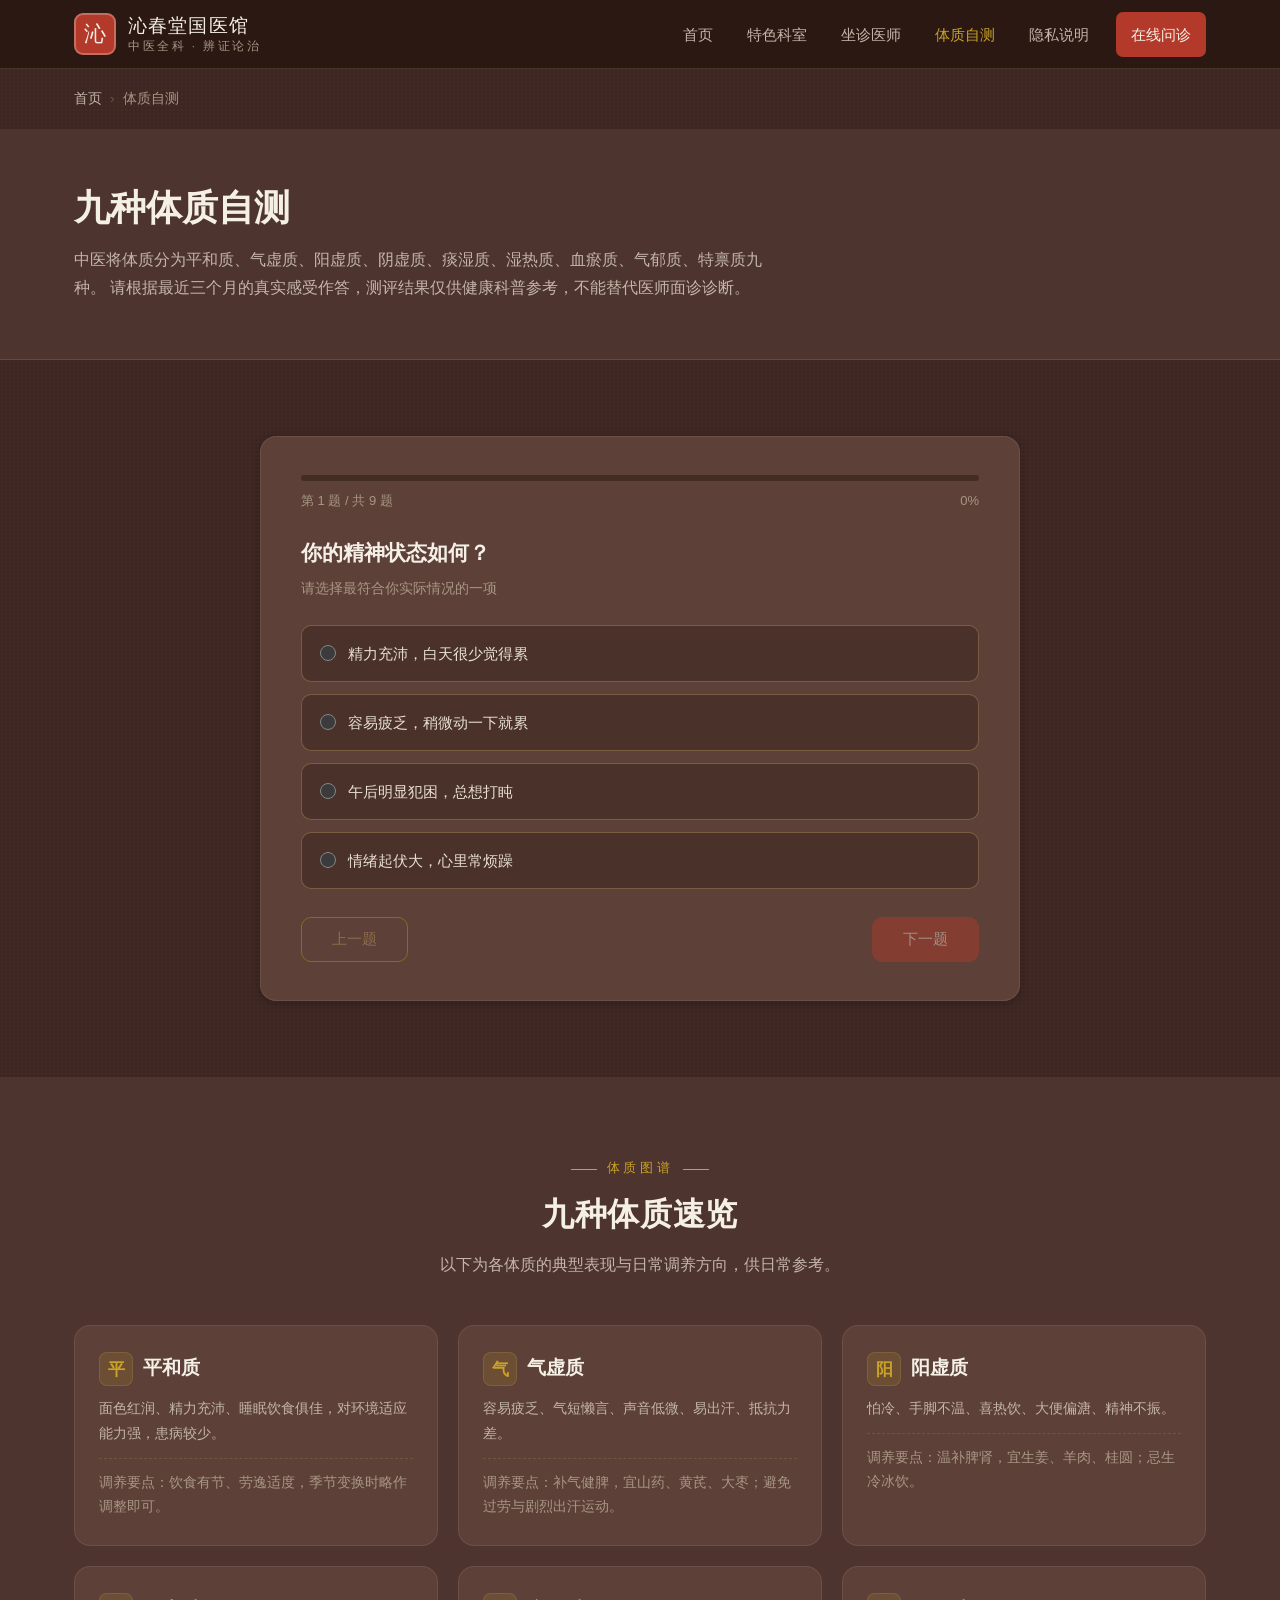
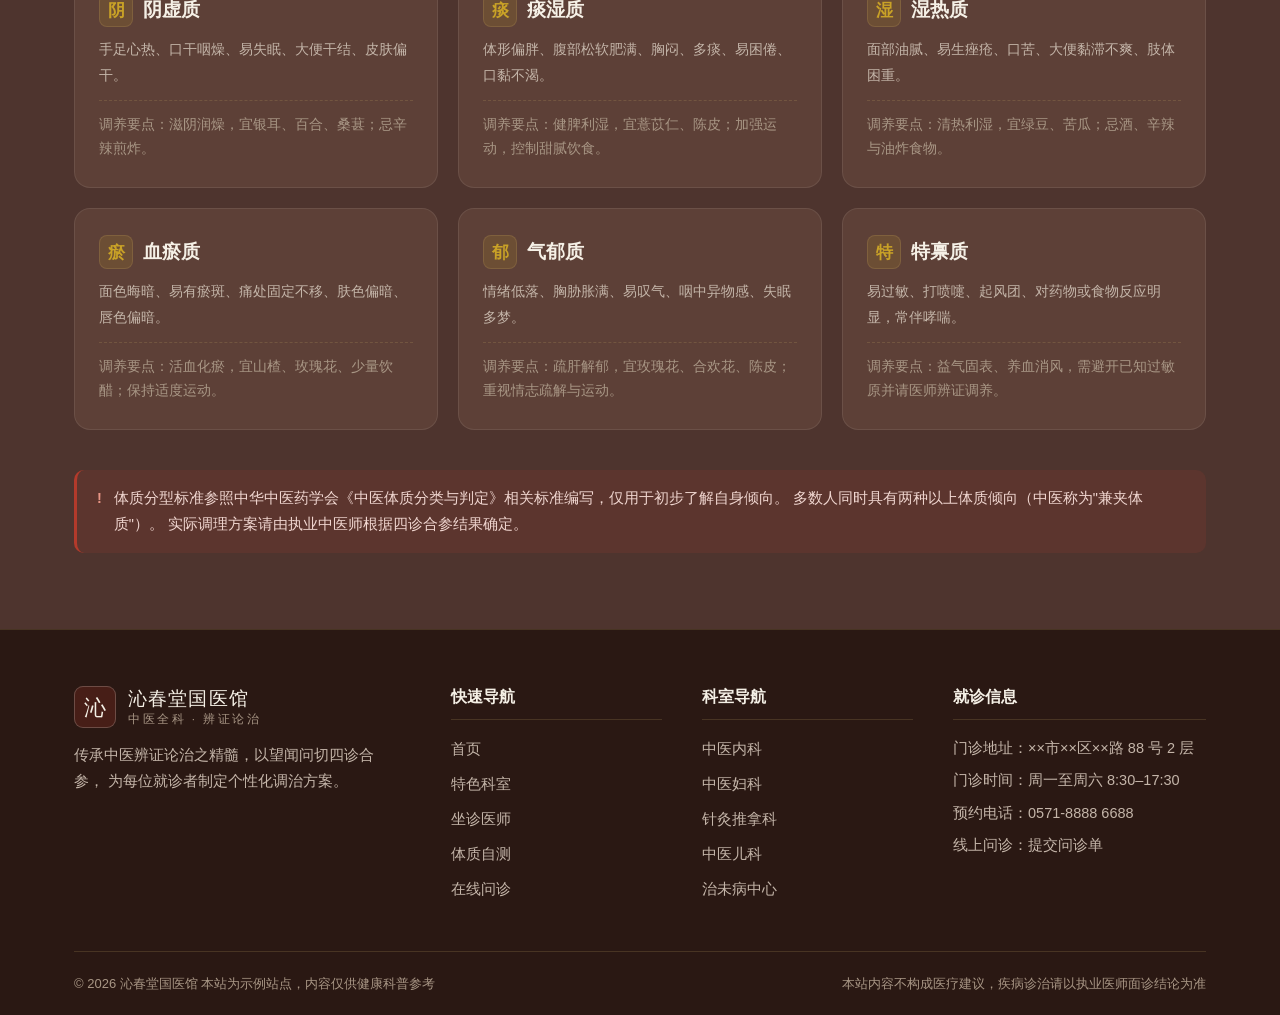
==== constitution.html @ b3de149f "feat: 沁春堂国医馆官网初始版本 深棕胡桃木主题，含首页、特色科室、坐诊医师、九种体质自测、 在线问诊表单、隐私政策六个页面，纯静态实现。" ====
<!DOCTYPE html>
<html lang="zh-CN">
<head>
    <meta charset="UTF-8">
    <meta name="viewport" content="width=device-width, initial-scale=1.0">
    <meta name="description" content="沁春堂国医馆九种体质自测：平和质、气虚质、阳虚质、阴虚质、痰湿质、湿热质、血瘀质、气郁质、特禀质。">
    <title>体质自测 | 沁春堂国医馆</title>
    <link rel="stylesheet" href="assets/css/style.css">
</head>
<body>

<header class="site-header">
    <div class="container site-header__inner">
        <a class="brand" href="index.html">
            <span class="brand__mark">沁</span>
            <span>
                <span class="brand__name">沁春堂国医馆</span>
                <span class="brand__sub">中医全科 · 辨证论治</span>
            </span>
        </a>
        <button class="nav-toggle" type="button" aria-label="展开导航菜单" aria-expanded="false">
            <span></span><span></span><span></span>
        </button>
        <nav class="site-nav" id="site-nav">
            <a href="index.html">首页</a>
            <a href="services.html">特色科室</a>
            <a href="doctors.html">坐诊医师</a>
            <a href="constitution.html">体质自测</a>
            <a href="privacy.html">隐私说明</a>
            <a href="consult.html" class="nav-cta">在线问诊</a>
        </nav>
    </div>
</header>

<div class="container">
    <nav class="breadcrumb">
        <a href="index.html">首页</a><span>体质自测</span>
    </nav>
</div>

<section class="page-hero">
    <div class="container">
        <h1 class="page-hero__title">九种体质自测</h1>
        <p class="page-hero__desc">
            中医将体质分为平和质、气虚质、阳虚质、阴虚质、痰湿质、湿热质、血瘀质、气郁质、特禀质九种。
            请根据最近三个月的真实感受作答，测评结果仅供健康科普参考，不能替代医师面诊诊断。
        </p>
    </div>
</section>

<!-- ===== 测评区 ===== -->
<section class="section">
    <div class="container">
        <div class="quiz-wrap" id="quiz-wrap">

            <!-- 答题阶段 -->
            <div id="quiz-stage">
                <div class="quiz-progress">
                    <div class="quiz-progress__bar">
                        <div class="quiz-progress__fill" id="progress-fill"></div>
                    </div>
                    <div class="quiz-progress__text">
                        <span id="progress-label">第 1 题 / 共 9 题</span>
                        <span id="progress-percent">0%</span>
                    </div>
                </div>

                <h2 class="quiz-question__title" id="question-title"></h2>
                <p class="quiz-question__hint" id="question-hint">请选择最符合你实际情况的一项</p>

                <div class="quiz-options" id="quiz-options"></div>

                <div class="quiz-actions">
                    <button type="button" class="btn btn--ghost" id="prev-btn">上一题</button>
                    <button type="button" class="btn btn--primary" id="next-btn" disabled>下一题</button>
                </div>
            </div>

            <!-- 结果阶段 -->
            <div class="quiz-result" id="quiz-result" style="display:none;">
                <div class="quiz-result__constitution" id="result-name"></div>
                <p class="quiz-result__tagline" id="result-tagline"></p>
                <div class="quiz-result__body" id="result-body"></div>
                <div style="display:flex;gap:12px;justify-content:center;flex-wrap:wrap;">
                    <button type="button" class="btn btn--ghost" id="restart-btn">重新测评</button>
                    <a href="consult.html" class="btn btn--primary">带着结果去问诊</a>
                </div>
            </div>

        </div>
    </div>
</section>

<!-- ===== 九种体质一览 ===== -->
<section class="section section--wood-deep">
    <div class="container">
        <div class="section-head">
            <span class="section-head__eyebrow">体质图谱</span>
            <h2 class="section-head__title">九种体质速览</h2>
            <p class="section-head__desc">以下为各体质的典型表现与日常调养方向，供日常参考。</p>
        </div>

        <div class="constitution-grid">
            <article class="const-card">
                <h3 class="const-card__name"><span class="const-card__char">平</span>平和质</h3>
                <p class="const-card__desc">面色红润、精力充沛、睡眠饮食俱佳，对环境适应能力强，患病较少。</p>
                <p class="const-card__sign">调养要点：饮食有节、劳逸适度，季节变换时略作调整即可。</p>
            </article>
            <article class="const-card">
                <h3 class="const-card__name"><span class="const-card__char">气</span>气虚质</h3>
                <p class="const-card__desc">容易疲乏、气短懒言、声音低微、易出汗、抵抗力差。</p>
                <p class="const-card__sign">调养要点：补气健脾，宜山药、黄芪、大枣；避免过劳与剧烈出汗运动。</p>
            </article>
            <article class="const-card">
                <h3 class="const-card__name"><span class="const-card__char">阳</span>阳虚质</h3>
                <p class="const-card__desc">怕冷、手脚不温、喜热饮、大便偏溏、精神不振。</p>
                <p class="const-card__sign">调养要点：温补脾肾，宜生姜、羊肉、桂圆；忌生冷冰饮。</p>
            </article>
            <article class="const-card">
                <h3 class="const-card__name"><span class="const-card__char">阴</span>阴虚质</h3>
                <p class="const-card__desc">手足心热、口干咽燥、易失眠、大便干结、皮肤偏干。</p>
                <p class="const-card__sign">调养要点：滋阴润燥，宜银耳、百合、桑葚；忌辛辣煎炸。</p>
            </article>
            <article class="const-card">
                <h3 class="const-card__name"><span class="const-card__char">痰</span>痰湿质</h3>
                <p class="const-card__desc">体形偏胖、腹部松软肥满、胸闷、多痰、易困倦、口黏不渴。</p>
                <p class="const-card__sign">调养要点：健脾利湿，宜薏苡仁、陈皮；加强运动，控制甜腻饮食。</p>
            </article>
            <article class="const-card">
                <h3 class="const-card__name"><span class="const-card__char">湿</span>湿热质</h3>
                <p class="const-card__desc">面部油腻、易生痤疮、口苦、大便黏滞不爽、肢体困重。</p>
                <p class="const-card__sign">调养要点：清热利湿，宜绿豆、苦瓜；忌酒、辛辣与油炸食物。</p>
            </article>
            <article class="const-card">
                <h3 class="const-card__name"><span class="const-card__char">瘀</span>血瘀质</h3>
                <p class="const-card__desc">面色晦暗、易有瘀斑、痛处固定不移、肤色偏暗、唇色偏暗。</p>
                <p class="const-card__sign">调养要点：活血化瘀，宜山楂、玫瑰花、少量饮醋；保持适度运动。</p>
            </article>
            <article class="const-card">
                <h3 class="const-card__name"><span class="const-card__char">郁</span>气郁质</h3>
                <p class="const-card__desc">情绪低落、胸胁胀满、易叹气、咽中异物感、失眠多梦。</p>
                <p class="const-card__sign">调养要点：疏肝解郁，宜玫瑰花、合欢花、陈皮；重视情志疏解与运动。</p>
            </article>
            <article class="const-card">
                <h3 class="const-card__name"><span class="const-card__char">特</span>特禀质</h3>
                <p class="const-card__desc">易过敏、打喷嚏、起风团、对药物或食物反应明显，常伴哮喘。</p>
                <p class="const-card__sign">调养要点：益气固表、养血消风，需避开已知过敏原并请医师辨证调养。</p>
            </article>
        </div>

        <div class="notice" style="margin-top:40px;">
            <span class="notice__icon">!</span>
            <div>
                体质分型标准参照中华中医药学会《中医体质分类与判定》相关标准编写，仅用于初步了解自身倾向。
                多数人同时具有两种以上体质倾向（中医称为"兼夹体质"）。
                实际调理方案请由执业中医师根据四诊合参结果确定。
            </div>
        </div>
    </div>
</section>

<footer class="site-footer">
    <div class="container">
        <div class="site-footer__grid">
            <div class="site-footer__brand">
                <a class="brand" href="index.html" style="margin-bottom:14px;">
                    <span class="brand__mark">沁</span>
                    <span>
                        <span class="brand__name" style="color:var(--text-strong);">沁春堂国医馆</span>
                        <span class="brand__sub">中医全科 · 辨证论治</span>
                    </span>
                </a>
                <p style="max-width:300px;">
                    传承中医辨证论治之精髓，以望闻问切四诊合参，
                    为每位就诊者制定个性化调治方案。
                </p>
            </div>
            <div>
                <h3 class="site-footer__title">快速导航</h3>
                <ul class="site-footer__list">
                    <li><a href="index.html">首页</a></li>
                    <li><a href="services.html">特色科室</a></li>
                    <li><a href="doctors.html">坐诊医师</a></li>
                    <li><a href="constitution.html">体质自测</a></li>
                    <li><a href="consult.html">在线问诊</a></li>
                </ul>
            </div>
            <div>
                <h3 class="site-footer__title">科室导航</h3>
                <ul class="site-footer__list">
                    <li><a href="services.html#internal">中医内科</a></li>
                    <li><a href="services.html#gyn">中医妇科</a></li>
                    <li><a href="services.html#acu">针灸推拿科</a></li>
                    <li><a href="services.html#pedi">中医儿科</a></li>
                    <li><a href="services.html#prevent">治未病中心</a></li>
                </ul>
            </div>
            <div>
                <h3 class="site-footer__title">就诊信息</h3>
                <ul class="site-footer__contact">
                    <li>门诊地址：××市××区××路 88 号 2 层</li>
                    <li>门诊时间：周一至周六 8:30–17:30</li>
                    <li>预约电话：0571-8888 6688</li>
                    <li>线上问诊：<a href="consult.html">提交问诊单</a></li>
                </ul>
            </div>
        </div>
        <div class="site-footer__bottom">
            <span>© <span id="year">2026</span> 沁春堂国医馆 本站为示例站点，内容仅供健康科普参考</span>
            <span>本站内容不构成医疗建议，疾病诊治请以执业医师面诊结论为准</span>
        </div>
    </div>
</footer>

<script src="assets/js/main.js"></script>
<script src="assets/js/constitution.js"></script>
</body>
</html>
---- assets/css/style.css ----
/* =========================================================
   沁春堂国医馆 · 全站共享样式表
   配色：深棕胡桃木 + 米白宣纸 + 鎏金 + 朱砂
   目录：
   1. 设计变量（颜色/字体/圆角/阴影）
   2. 基础重置
   3. 通用工具类
   4. 顶部导航
   5. 页脚
   6. 通用组件（按钮/卡片/区块标题/面包屑）
   7. 首页专用
   8. 科室页
   9. 医师页
   10. 体质自测页
   11. 问诊表单页
   12. 隐私政策页
   13. 响应式
   ========================================================= */

/* ---------- 1. 设计变量 ---------- */
:root {
    /* 棕色层次：由深到浅，用于区分区块 */
    --wood-900: #2A1813;   /* 最深：英雄区、页脚底色 */
    --wood-800: #3E2723;   /* 主背景（页面底色） */
    --wood-700: #4E342E;   /* 次级区块：页头横幅 */
    --wood-600: #5D4037;   /* 卡片、区块面板 */
    --wood-500: #6D4C41;   /* 边框、输入框描边 */
    --wood-400: #4A322B;   /* 输入框底色（比卡片略深，形成凹陷感） */

    /* 文字 */
    --text-strong: #F5F0E6;  /* 标题，米白 */
    --text:        #E8DFD2;  /* 正文 */
    --text-muted:  #C4B5A9;  /* 次级说明 */
    --text-faint:  #A89685;  /* 弱化文字、占位符 */

    /* 强调色 */
    --gold:        #C9A227;  /* 鎏金：点缀、强调、下划线 */
    --gold-soft:   #D4AF6A;  /* 浅金：数字、标题装饰 */
    --gold-tint:   rgba(201, 162, 39, .14);
    --cinnabar:    #B33A2B;  /* 朱砂：主要按钮、警示 */
    --cinnabar-hi: #96301F;
    --danger:      #E08579;  /* 浅红：深底上要看得清的报错色 */

    /* 分隔线 */
    --line:        rgba(212, 175, 106, .18);
    --line-strong: rgba(212, 175, 106, .34);
    --line-soft:   rgba(245, 240, 230, .09);

    /* 字体 */
    --font-sans: "Microsoft YaHei", "微软雅黑", "PingFang SC", "Hiragino Sans GB", sans-serif;
    --font-serif: "Songti SC", "SimSun", "STSong", "Noto Serif SC", serif;

    /* 形状与阴影（深色背景上用更深的黑棕做投影） */
    --radius:       10px;
    --radius-lg:    16px;
    --shadow-sm:    0 2px 8px rgba(20, 10, 8, .32);
    --shadow:       0 8px 28px rgba(20, 10, 8, .42);
    --shadow-lg:    0 16px 48px rgba(20, 10, 8, .52);

    /* 布局 */
    --max-width:    1180px;
    --nav-height:   68px;

    /* 让浏览器自带的控件（下拉框、日期选择、滚动条）也跟着走深色 */
    color-scheme: dark;
}

/* ---------- 2. 基础重置 ---------- */
* {
    margin: 0;
    padding: 0;
    box-sizing: border-box;
}

html {
    scroll-behavior: smooth;   /* 点击导航锚点时平滑滚动 */
}

body {
    background-color: var(--wood-800);
    /* 叠加一层极淡的颗粒纹理，避免大面积纯色显得死板 */
    background-image: radial-gradient(rgba(245, 240, 230, .022) 1px, transparent 1px);
    background-size: 4px 4px;
    color: var(--text);
    font-family: var(--font-sans);
    font-size: 16px;
    line-height: 1.8;
    -webkit-font-smoothing: antialiased;
}

img {
    max-width: 100%;
    display: block;
}

a {
    color: var(--gold-soft);
    text-decoration: none;
    transition: color .2s ease;
}

a:hover {
    color: var(--gold);
}

ul, ol {
    list-style: none;
}

h1, h2, h3, h4 {
    font-family: var(--font-serif);
    font-weight: 600;
    line-height: 1.4;
    color: var(--text-strong);
}

button {
    font-family: inherit;
}

/* ---------- 3. 通用工具类 ---------- */
.container {
    width: 100%;
    max-width: var(--max-width);
    margin: 0 auto;
    padding: 0 24px;
}

.section {
    padding: 76px 0;
}

.section--tight {
    padding: 52px 0;
}

.section--wood-deep {
    background-color: var(--wood-700);
}

.section--wood-tint {
    background-color: rgba(245, 240, 230, .03);
}

.text-center { text-align: center; }
.mt-0 { margin-top: 0; }
.mb-0 { margin-bottom: 0; }

/* 区块标题 */
.section-head {
    max-width: 720px;
    margin: 0 auto 46px;
    text-align: center;
}

.section-head--left {
    margin-left: 0;
    text-align: left;
}

.section-head__eyebrow {
    display: inline-block;
    font-family: var(--font-sans);
    font-size: 13px;
    letter-spacing: .28em;
    color: var(--gold);
    text-transform: uppercase;
    margin-bottom: 12px;
}

.section-head__eyebrow::before,
.section-head__eyebrow::after {
    content: "";
    display: inline-block;
    width: 26px;
    height: 1px;
    background: var(--gold);
    vertical-align: middle;
    margin: 0 10px;
}

.section-head__title {
    font-size: 32px;
    letter-spacing: .02em;
    margin-bottom: 14px;
}

.section-head__desc {
    color: var(--text-muted);
    font-size: 15.5px;
}

.section-head--left .section-head__eyebrow::before {
    display: none;
}

/* 按钮 */
.btn {
    display: inline-flex;
    align-items: center;
    justify-content: center;
    gap: 8px;
    padding: 12px 30px;
    border-radius: var(--radius);
    border: 1px solid transparent;
    font-size: 15px;
    font-weight: 500;
    cursor: pointer;
    transition: all .22s ease;
    white-space: nowrap;
}

.btn--primary {
    background-color: var(--cinnabar);
    color: var(--text-strong);
    border-color: var(--cinnabar);
}

.btn--primary:hover {
    background-color: var(--cinnabar-hi);
    border-color: var(--cinnabar-hi);
    color: var(--text-strong);
    transform: translateY(-2px);
    box-shadow: 0 8px 20px rgba(179, 58, 43, .35);
}

.btn--ghost {
    background-color: transparent;
    color: var(--gold-soft);
    border-color: var(--gold);
}

.btn--ghost:hover {
    background-color: var(--gold);
    color: var(--wood-900);
}

.btn--light {
    background-color: var(--text-strong);
    color: var(--wood-800);
    border-color: var(--text-strong);
}

.btn--light:hover {
    background-color: transparent;
    color: var(--text-strong);
    border-color: rgba(245, 240, 230, .7);
}

.btn--block {
    width: 100%;
}

.btn--lg {
    padding: 15px 42px;
    font-size: 16px;
}

/* 徽章 / 标签 */
.badge {
    display: inline-block;
    padding: 3px 12px;
    border-radius: 999px;
    font-size: 12.5px;
    line-height: 1.7;
    background-color: var(--gold-tint);
    color: var(--gold-soft);
}

.badge--cinnabar {
    background-color: rgba(179, 58, 43, .2);
    color: #E89585;
}

/* 提示条 */
.notice {
    display: flex;
    gap: 12px;
    align-items: flex-start;
    padding: 16px 20px;
    border-radius: var(--radius);
    background-color: rgba(179, 58, 43, .14);
    border-left: 3px solid var(--cinnabar);
    color: #F0D6D0;
    font-size: 14.5px;
    line-height: 1.75;
}

.notice__icon {
    flex-shrink: 0;
    font-weight: 700;
    color: #E89585;
}

.notice--gold {
    background-color: var(--gold-tint);
    border-left-color: var(--gold);
    color: #EFE3C6;
}

.notice--gold .notice__icon {
    color: var(--gold);
}

/* 面包屑 */
.breadcrumb {
    font-size: 13.5px;
    color: var(--text-faint);
    padding: 18px 0;
}

.breadcrumb a {
    color: var(--text-muted);
}

.breadcrumb span::before {
    content: "›";
    margin: 0 8px;
    color: var(--line-strong);
}

/* ---------- 4. 顶部导航 ---------- */
.site-header {
    position: sticky;
    top: 0;
    z-index: 100;
    background-color: rgba(42, 24, 19, .93);
    backdrop-filter: blur(10px);
    border-bottom: 1px solid var(--line);
}

.site-header__inner {
    height: var(--nav-height);
    display: flex;
    align-items: center;
    justify-content: space-between;
    gap: 20px;
}

.brand {
    display: flex;
    align-items: center;
    gap: 12px;
    color: var(--text-strong);
}

.brand:hover {
    color: var(--text-strong);
}

/* 印章式 Logo：双线方框 */
.brand__mark {
    width: 42px;
    height: 42px;
    flex-shrink: 0;
    border-radius: 9px;
    background-color: var(--cinnabar);
    color: var(--text-strong);
    font-family: var(--font-serif);
    font-size: 22px;
    line-height: 42px;
    text-align: center;
    letter-spacing: 0;
    box-shadow: inset 0 0 0 2px rgba(245, 240, 230, .28);
}

.brand__name {
    display: block;
    font-family: var(--font-serif);
    font-size: 19px;
    letter-spacing: .06em;
    line-height: 1.3;
    color: var(--text-strong);
}

.brand__sub {
    display: block;
    font-size: 11.5px;
    letter-spacing: .22em;
    color: var(--text-faint);
    line-height: 1.3;
}

.site-nav {
    display: flex;
    align-items: center;
    gap: 4px;
}

.site-nav a {
    padding: 9px 15px;
    border-radius: 7px;
    font-size: 15px;
    color: var(--text-muted);
}

.site-nav a:hover {
    background-color: var(--gold-tint);
    color: var(--gold-soft);
}

.site-nav a.is-active {
    color: var(--gold);
    font-weight: 500;
}

.site-nav a.nav-cta {
    margin-left: 8px;
    background-color: var(--cinnabar);
    color: var(--text-strong);
}

.site-nav a.nav-cta:hover {
    background-color: var(--cinnabar-hi);
    color: var(--text-strong);
}

/* 汉堡按钮（手机端才显示） */
.nav-toggle {
    display: none;
    width: 42px;
    height: 42px;
    border: 1px solid var(--line-strong);
    border-radius: 8px;
    background-color: transparent;
    cursor: pointer;
    padding: 0;
}

.nav-toggle span {
    display: block;
    width: 18px;
    height: 2px;
    margin: 3px auto;
    background-color: var(--text-strong);
    border-radius: 2px;
    transition: transform .25s ease, opacity .2s ease;
}

/* ---------- 5. 页脚 ---------- */
.site-footer {
    background-color: var(--wood-900);
    color: var(--text-muted);
    padding: 56px 0 0;
    font-size: 14.5px;
    border-top: 1px solid var(--line);
}

.site-footer a {
    color: var(--text-muted);
}

.site-footer a:hover {
    color: var(--gold-soft);
}

.site-footer__grid {
    display: grid;
    grid-template-columns: 1.6fr 1fr 1fr 1.2fr;
    gap: 40px;
    padding-bottom: 40px;
}

.site-footer__brand .brand__mark {
    background-color: rgba(179, 58, 43, .22);
    border: 1px solid rgba(245, 240, 230, .22);
    box-shadow: none;
}

.site-footer__title {
    color: var(--text-strong);
    font-family: var(--font-serif);
    font-size: 16px;
    margin-bottom: 16px;
    padding-bottom: 10px;
    border-bottom: 1px solid var(--line);
}

.site-footer__list li {
    margin-bottom: 9px;
}

.site-footer__contact li {
    margin-bottom: 8px;
    line-height: 1.7;
}

.site-footer__bottom {
    border-top: 1px solid var(--line);
    padding: 20px 0;
    font-size: 13px;
    color: var(--text-faint);
    display: flex;
    justify-content: space-between;
    gap: 16px;
    flex-wrap: wrap;
}

/* ---------- 6. 首页专用 ---------- */
/* 英雄区 */
.hero {
    position: relative;
    overflow: hidden;
    background-color: var(--wood-900);
    background-image: linear-gradient(165deg, #4A2C23 0%, #331D17 55%, #261410 100%);
    color: var(--text-strong);
    padding: 92px 0 100px;
    border-bottom: 1px solid var(--line);
}

.hero::before {
    content: "";
    position: absolute;
    top: -180px;
    right: -120px;
    width: 520px;
    height: 520px;
    border-radius: 50%;
    background: radial-gradient(circle, rgba(201, 162, 39, .2), transparent 68%);
}

.hero::after {
    content: "";
    position: absolute;
    bottom: -220px;
    left: -140px;
    width: 460px;
    height: 460px;
    border-radius: 50%;
    background: radial-gradient(circle, rgba(245, 240, 230, .05), transparent 70%);
}

.hero__inner {
    position: relative;
    z-index: 1;
    display: grid;
    grid-template-columns: 1.15fr .85fr;
    gap: 60px;
    align-items: center;
}

.hero__eyebrow {
    display: inline-flex;
    align-items: center;
    gap: 10px;
    font-size: 13px;
    letter-spacing: .22em;
    color: var(--gold);
    margin-bottom: 20px;
}

.hero__eyebrow::before {
    content: "";
    width: 30px;
    height: 1px;
    background-color: var(--gold);
}

.hero__title {
    font-size: 46px;
    line-height: 1.35;
    color: var(--text-strong);
    margin-bottom: 20px;
    letter-spacing: .04em;
}

.hero__title em {
    font-style: normal;
    color: var(--gold-soft);
}

.hero__desc {
    font-size: 16.5px;
    color: var(--text-muted);
    max-width: 560px;
    margin-bottom: 32px;
}

.hero__actions {
    display: flex;
    gap: 14px;
    flex-wrap: wrap;
    margin-bottom: 38px;
}

.hero__stats {
    display: flex;
    gap: 40px;
    flex-wrap: wrap;
}

.hero__stat-num {
    font-family: var(--font-serif);
    font-size: 30px;
    color: var(--gold-soft);
    line-height: 1.2;
}

.hero__stat-label {
    font-size: 13.5px;
    color: var(--text-faint);
}

/* 英雄区右侧的"脉案"卡片 */
.hero__card {
    background-color: rgba(245, 240, 230, .05);
    border: 1px solid var(--line-strong);
    border-radius: var(--radius-lg);
    padding: 32px;
    backdrop-filter: blur(6px);
}

.hero__card-title {
    font-size: 19px;
    color: var(--text-strong);
    margin-bottom: 18px;
    padding-bottom: 14px;
    border-bottom: 1px solid var(--line);
}

.hero__card-row {
    display: flex;
    justify-content: space-between;
    gap: 16px;
    padding: 10px 0;
    font-size: 14.5px;
    border-bottom: 1px dashed var(--line);
}

.hero__card-row:last-child {
    border-bottom: none;
}

.hero__card-row dt {
    color: var(--text-faint);
}

.hero__card-row dd {
    color: var(--text-strong);
    text-align: right;
}

/* 特色条 */
.feature-strip {
    background-color: var(--wood-700);
    border-bottom: 1px solid var(--line);
}

.feature-strip__grid {
    display: grid;
    grid-template-columns: repeat(4, 1fr);
    gap: 0;
}

.feature-item {
    padding: 30px 26px;
    border-right: 1px solid var(--line-soft);
}

.feature-item:last-child {
    border-right: none;
}

.feature-item__icon {
    width: 42px;
    height: 42px;
    border-radius: 50%;
    background-color: var(--gold-tint);
    color: var(--gold);
    font-family: var(--font-serif);
    font-size: 19px;
    line-height: 42px;
    text-align: center;
    margin-bottom: 12px;
    border: 1px solid var(--line);
}

.feature-item__title {
    font-size: 16.5px;
    margin-bottom: 5px;
    color: var(--text-strong);
}

.feature-item__desc {
    font-size: 14px;
    color: var(--text-muted);
    line-height: 1.7;
}

/* 科室卡片 */
.service-grid {
    display: grid;
    grid-template-columns: repeat(3, 1fr);
    gap: 24px;
}

.service-card {
    background-color: var(--wood-600);
    border: 1px solid var(--line-soft);
    border-radius: var(--radius-lg);
    padding: 32px 28px;
    transition: transform .25s ease, box-shadow .25s ease, border-color .25s ease;
    position: relative;
    overflow: hidden;
}

.service-card::after {
    content: "";
    position: absolute;
    top: 0;
    left: 0;
    width: 100%;
    height: 3px;
    background-color: var(--gold);
    transform: scaleX(0);
    transform-origin: left;
    transition: transform .3s ease;
}

.service-card:hover {
    transform: translateY(-6px);
    box-shadow: var(--shadow);
    border-color: var(--line-strong);
}

.service-card:hover::after {
    transform: scaleX(1);
}

.service-card__no {
    font-family: var(--font-serif);
    font-size: 13px;
    letter-spacing: .2em;
    color: var(--gold);
    margin-bottom: 12px;
}

.service-card__title {
    font-size: 21px;
    margin-bottom: 10px;
    color: var(--text-strong);
}

.service-card__desc {
    font-size: 14.5px;
    color: var(--text-muted);
    margin-bottom: 16px;
}

.service-card__tags {
    display: flex;
    flex-wrap: wrap;
    gap: 7px;
}

/* 流程步骤 */
.step-grid {
    display: grid;
    grid-template-columns: repeat(4, 1fr);
    gap: 26px;
    counter-reset: step;
}

.step-card {
    position: relative;
    padding-top: 30px;
}

.step-card::before {
    counter-increment: step;
    content: "0" counter(step);
    position: absolute;
    top: 0;
    left: 0;
    font-family: var(--font-serif);
    font-size: 44px;
    line-height: 1;
    color: rgba(201, 162, 39, .35);
}

.step-card__title {
    font-size: 17px;
    margin-bottom: 8px;
    color: var(--text-strong);
}

.step-card__desc {
    font-size: 14.5px;
    color: var(--text-muted);
}

/* 名医案例 */
.case-grid {
    display: grid;
    grid-template-columns: repeat(3, 1fr);
    gap: 24px;
}

.case-card {
    background-color: var(--wood-600);
    border: 1px solid var(--line-soft);
    border-radius: var(--radius-lg);
    padding: 30px 26px;
}

.case-card__quote {
    font-family: var(--font-serif);
    font-size: 16.5px;
    line-height: 1.9;
    color: var(--text);
    padding-left: 16px;
    border-left: 3px solid var(--gold);
    margin-bottom: 18px;
}

.case-card__meta {
    display: flex;
    justify-content: space-between;
    align-items: center;
    font-size: 13.5px;
    color: var(--text-faint);
}

/* CTA 区块 */
.cta-band {
    background-image: linear-gradient(160deg, #5D4037 0%, #4A322B 100%);
    color: var(--text-strong);
    padding: 56px 0;
    border-top: 1px solid var(--line);
    border-bottom: 1px solid var(--line);
}

.cta-band__inner {
    display: flex;
    align-items: center;
    justify-content: space-between;
    gap: 30px;
    flex-wrap: wrap;
}

.cta-band__title {
    font-size: 27px;
    color: var(--text-strong);
    margin-bottom: 6px;
}

.cta-band__desc {
    color: var(--text-muted);
    font-size: 15px;
}

/* ---------- 8. 科室页 ---------- */
.page-hero {
    background-color: var(--wood-700);
    padding: 54px 0 58px;
    border-bottom: 1px solid var(--line);
}

.page-hero__title {
    font-size: 36px;
    margin-bottom: 12px;
    color: var(--text-strong);
}

.page-hero__desc {
    color: var(--text-muted);
    max-width: 700px;
    font-size: 15.5px;
}

.dept-list {
    display: flex;
    flex-direction: column;
    gap: 22px;
}

.dept {
    display: grid;
    grid-template-columns: 260px 1fr;
    background-color: var(--wood-600);
    border: 1px solid var(--line-soft);
    border-radius: var(--radius-lg);
    overflow: hidden;
}

.dept__side {
    background-color: rgba(42, 24, 19, .42);
    padding: 32px 28px;
    border-right: 1px solid var(--line-soft);
}

.dept__glyph {
    width: 58px;
    height: 58px;
    border-radius: 12px;
    background-color: var(--cinnabar);
    color: var(--text-strong);
    font-family: var(--font-serif);
    font-size: 27px;
    line-height: 58px;
    text-align: center;
    margin-bottom: 16px;
    box-shadow: inset 0 0 0 2px rgba(245, 240, 230, .25);
}

.dept__side-title {
    font-size: 21px;
    margin-bottom: 8px;
    color: var(--text-strong);
}

.dept__side-desc {
    font-size: 14px;
    color: var(--text-muted);
    line-height: 1.8;
}

.dept__body {
    padding: 32px 34px;
}

.dept__body h4 {
    font-size: 16.5px;
    margin-bottom: 10px;
    color: var(--gold-soft);
}

.dept__body ul {
    margin-bottom:22px;
}

.dept__body li {
    position: relative;
    padding-left: 20px;
    margin-bottom: 7px;
    font-size: 14.5px;
    color: var(--text-muted);
}

.dept__body li::before {
    content: "";
    position: absolute;
    left: 3px;
    top: 11px;
    width: 6px;
    height: 6px;
    border-radius: 50%;
    background-color: var(--gold);
}

/* ---------- 9. 医师页 ---------- */
.doctor-grid {
    display: grid;
    grid-template-columns: repeat(3, 1fr);
    gap: 24px;
}

.doctor-card {
    background-color: var(--wood-600);
    border: 1px solid var(--line-soft);
    border-radius: var(--radius-lg);
    overflow: hidden;
    transition: transform .25s ease, box-shadow .25s ease;
}

.doctor-card:hover {
    transform: translateY(-5px);
    box-shadow: var(--shadow);
}

.doctor-card__avatar {
    height: 168px;
    background-color: rgba(42, 24, 19, .38);
    display: flex;
    align-items: center;
    justify-content: center;
    font-family: var(--font-serif);
    font-size: 60px;
    color: var(--gold-soft);
    border-bottom: 1px solid var(--line-soft);
}

.doctor-card__body {
    padding: 24px 26px 28px;
}

.doctor-card__name {
    font-size: 20px;
    margin-bottom: 6px;
    color: var(--text-strong);
}

.doctor-card__title {
    font-size: 13.5px;
    color: var(--gold);
    margin-bottom: 12px;
    letter-spacing: .04em;
}

.doctor-card__desc {
    font-size: 14.5px;
    color: var(--text-muted);
    margin-bottom: 16px;
}

.doctor-card__meta {
    border-top: 1px dashed var(--line);
    padding-top: 14px;
    font-size: 13.5px;
    color: var(--text-faint);
    line-height: 1.9;
}

/* 坐诊时间表 */
.schedule-table {
    width: 100%;
    border-collapse: collapse;
    background-color: var(--wood-600);
    border-radius: var(--radius-lg);
    overflow: hidden;
    border: 1px solid var(--line-soft);
}

.schedule-table th,
.schedule-table td {
    padding: 15px 18px;
    text-align: left;
    font-size: 14.5px;
    border-bottom: 1px solid var(--line-soft);
}

.schedule-table th {
    background-color: rgba(42, 24, 19, .42);
    color: var(--gold-soft);
    font-weight: 500;
    font-family: var(--font-serif);
    font-size: 15.5px;
}

.schedule-table tr:last-child td {
    border-bottom: none;
}

.schedule-table td:first-child {
    font-weight: 500;
    color: var(--text-strong);
}

/* ---------- 10. 体质自测页 ---------- */
.quiz-wrap {
    max-width: 760px;
    margin: 0 auto;
    background-color: var(--wood-600);
    border: 1px solid var(--line-soft);
    border-radius: var(--radius-lg);
    padding: 38px 40px;
    box-shadow: var(--shadow-sm);
}

.quiz-progress {
    margin-bottom: 26px;
}

.quiz-progress__bar {
    height: 6px;
    background-color: rgba(42, 24, 19, .5);
    border-radius: 999px;
    overflow: hidden;
}

.quiz-progress__fill {
    height: 100%;
    width: 0;
    background-color: var(--gold);
    border-radius: 999px;
    transition: width .35s ease;
}

.quiz-progress__text {
    display: flex;
    justify-content: space-between;
    font-size: 13px;
    color: var(--text-faint);
    margin-top: 8px;
}

.quiz-question__title {
    font-size: 21px;
    margin-bottom: 8px;
    color: var(--text-strong);
}

.quiz-question__hint {
    font-size: 14px;
    color: var(--text-faint);
    margin-bottom: 24px;
}

.quiz-options {
    display: flex;
    flex-direction: column;
    gap: 12px;
    margin-bottom: 28px;
}

.quiz-option {
    display: flex;
    align-items: flex-start;
    gap: 12px;
    padding: 14px 18px;
    border: 1px solid var(--line-strong);
    border-radius: var(--radius);
    cursor: pointer;
    font-size: 15px;
    transition: all .2s ease;
    background-color: var(--wood-400);
}

.quiz-option:hover {
    border-color: var(--gold);
    background-color: rgba(201, 162, 39, .1);
}

.quiz-option.is-checked {
    border-color: var(--gold);
    background-color: var(--gold-tint);
}

.quiz-option input {
    margin-top: 5px;
    accent-color: var(--gold);
    width: 16px;
    height: 16px;
    flex-shrink: 0;
}

.quiz-actions {
    display: flex;
    justify-content: space-between;
    gap: 14px;
}

.quiz-result {
    text-align: center;
}

.quiz-result__constitution {
    font-family: var(--font-serif);
    font-size: 30px;
    color: var(--gold);
    margin-bottom: 6px;
}

.quiz-result__tagline {
    color: var(--text-faint);
    font-size: 14.5px;
    margin-bottom: 22px;
}

.quiz-result__body {
    text-align: left;
    background-color: rgba(42, 24, 19, .4);
    border-radius: var(--radius);
    padding: 22px 24px;
    margin-bottom: 24px;
    font-size: 14.5px;
    color: var(--text-muted);
    border: 1px solid var(--line-soft);
}

.quiz-result__body h4 {
    font-size: 15.5px;
    color: var(--gold-soft);
    margin: 16px 0 6px;
}

.quiz-result__body h4:first-child {
    margin-top: 0;
}

.quiz-result__body ul {
    margin-bottom: 4px;
}

.quiz-result__body li {
    position: relative;
    padding-left: 18px;
    margin-bottom: 5px;
}

.quiz-result__body li::before {
    content: "·";
    position: absolute;
    left: 5px;
    font-weight: bold;
    color: var(--gold);
}

/* 体质卡片列表 */
.constitution-grid {
    display: grid;
    grid-template-columns: repeat(3, 1fr);
    gap: 20px;
}

.const-card {
    background-color: var(--wood-600);
    border: 1px solid var(--line-soft);
    border-radius: var(--radius-lg);
    padding: 26px 24px;
}

.const-card__name {
    display: flex;
    align-items: center;
    gap: 10px;
    font-size: 19px;
    margin-bottom: 10px;
    color: var(--text-strong);
}

.const-card__char {
    width: 34px;
    height: 34px;
    flex-shrink: 0;
    border-radius: 8px;
    background-color: var(--gold-tint);
    color: var(--gold);
    font-family: var(--font-serif);
    font-size: 17px;
    line-height: 34px;
    text-align: center;
    border: 1px solid var(--line);
}

.const-card__desc {
    font-size: 14px;
    color: var(--text-muted);
    line-height: 1.8;
}

.const-card__sign {
    margin-top: 12px;
    padding-top: 12px;
    border-top: 1px dashed var(--line);
    font-size: 13.5px;
    color: var(--text-faint);
}

/* ---------- 11. 问诊表单页 ---------- */
.form-layout {
    display: grid;
    grid-template-columns: 1fr 330px;
    gap: 34px;
    align-items: start;
}

.form-card {
    background-color: var(--wood-600);
    border: 1px solid var(--line-soft);
    border-radius: var(--radius-lg);
    padding: 38px 40px 44px;
    box-shadow: var(--shadow-sm);
}

.form-section {
    padding-bottom: 30px;
    margin-bottom: 30px;
    border-bottom: 1px dashed var(--line);
}

.form-section:last-of-type {
    border-bottom: none;
    padding-bottom: 0;
    margin-bottom: 0;
}

.form-section__title {
    display: flex;
    align-items: center;
    gap: 10px;
    font-size: 18px;
    margin-bottom: 22px;
    color: var(--text-strong);
}

.form-section__num {
    width: 26px;
    height: 26px;
    flex-shrink: 0;
    border-radius: 50%;
    background-color: var(--cinnabar);
    color: var(--text-strong);
    font-family: var(--font-serif);
    font-size: 14px;
    line-height: 26px;
    text-align: center;
}

.form-row {
    display: grid;
    grid-template-columns: 1fr 1fr;
    gap: 0 24px;
}

.form-group {
    margin-bottom: 20px;
}

.form-label {
    display: block;
    font-size: 14.5px;
    margin-bottom: 7px;
    color: var(--text);
}

.form-label .req {
    color: var(--danger);
    margin-right: 3px;
}

.form-label .opt {
    color: var(--text-faint);
    font-size: 12.5px;
    margin-left: 6px;
}

.form-control {
    width: 100%;
    height: 44px;
    padding: 0 14px;
    font-size: 15px;
    font-family: inherit;
    color: var(--text-strong);
    background-color: var(--wood-400);
    border: 1px solid var(--line-strong);
    border-radius: var(--radius);
    outline: none;
    transition: border-color .2s ease, box-shadow .2s ease;
}

textarea.form-control {
    height: auto;
    min-height: 110px;
    padding: 12px 14px;
    line-height: 1.8;
    resize: vertical;
}

.form-control:hover {
    border-color: var(--gold);
}

.form-control:focus {
    border-color: var(--gold);
    box-shadow: 0 0 0 3px rgba(201, 162, 39, .16);
}

.form-control::placeholder {
    color: var(--text-faint);
}

.form-control.has-error {
    border-color: var(--danger);
    box-shadow: 0 0 0 3px rgba(224, 133, 121, .16);
}

.form-hint {
    font-size: 12.5px;
    color: var(--text-faint);
    margin-top: 6px;
}

.form-error {
    font-size: 12.5px;
    color: var(--danger);
    margin-top: 6px;
    display: none;
}

.form-error.is-shown {
    display: block;
}

/* 下拉框选项在深色背景下的配色 */
select.form-control option {
    background-color: var(--wood-700);
    color: var(--text-strong);
}

/* 单选 / 复选按钮组 */
.choice-row {
    display: flex;
    flex-wrap: wrap;
    gap: 10px;
}

.choice {
    position: relative;
    display: inline-flex;
}

.choice input {
    position: absolute;
    opacity: 0;
    width: 0;
    height: 0;
}

.choice span {
    display: inline-block;
    padding: 8px 18px;
    border: 1px solid var(--line-strong);
    border-radius: 999px;
    font-size: 14.5px;
    cursor: pointer;
    transition: all .2s ease;
    background-color: var(--wood-400);
    color: var(--text);
}

.choice input:checked + span {
    background-color: var(--gold);
    border-color: var(--gold);
    color: var(--wood-900);
    font-weight: 500;
}

.choice input:focus-visible + span {
    box-shadow: 0 0 0 3px rgba(201, 162, 39, .25);
}

/* 选项组校验失败时，让可见的胶囊边框变红 */
.choice-row.has-error .choice span {
    border-color: var(--danger);
    background-color: rgba(224, 133, 121, .14);
    color: var(--danger);
}

/* 同意勾选 */
.form-consent {
    display: flex;
    align-items: flex-start;
    gap: 10px;
    margin: 6px 0 22px;
    font-size: 14px;
    color: var(--text-muted);
}

.form-consent input {
    margin-top: 5px;
    width: 16px;
    height: 16px;
    accent-color: var(--gold);
    flex-shrink: 0;
}

/* 同意勾选未勾选时的提示样式 */
.form-consent.has-error {
    color: var(--danger);
}

/* 侧边信息栏 */
.aside-card {
    background-color: var(--wood-600);
    border: 1px solid var(--line-soft);
    border-radius: var(--radius-lg);
    padding: 26px 24px;
    margin-bottom: 20px;
}

.aside-card__title {
    font-size: 17px;
    margin-bottom: 14px;
    padding-bottom: 12px;
    border-bottom: 1px solid var(--line);
    color: var(--text-strong);
}

.aside-card p {
    font-size: 14px;
    color: var(--text-muted);
    line-height: 1.85;
    margin-bottom: 12px;
}

.aside-card strong {
    color: var(--gold-soft);
    font-weight: 500;
}

.aside-card ol {
    counter-reset: aside;
}

.aside-card ol li {
    counter-increment: aside;
    position: relative;
    padding-left: 28px;
    margin-bottom: 12px;
    font-size: 14px;
    color: var(--text-muted);
    line-height: 1.75;
}

.aside-card ol li::before {
    content: counter(aside);
    position: absolute;
    left: 0;
    top: 3px;
    width: 20px;
    height: 20px;
    border-radius: 50%;
    background-color: var(--gold-tint);
    color: var(--gold);
    font-size: 12px;
    line-height: 20px;
    text-align: center;
}

.aside-list li {
    position: relative;
    padding-left: 18px;
    margin-bottom: 9px;
    font-size: 14px;
    color: var(--text-muted);
}

.aside-list li::before {
    content: "";
    position: absolute;
    left: 2px;
    top: 10px;
    width: 5px;
    height: 5px;
    border-radius: 50%;
    background-color: var(--gold);
}

/* 提交成功面板 */
.submit-success {
    display: none;
    text-align: center;
    padding: 20px 0;
}

.submit-success.is-shown {
    display: block;
}

.submit-success__icon {
    width: 66px;
    height: 66px;
    margin: 0 auto 20px;
    border-radius: 50%;
    background-color: var(--gold-tint);
    color: var(--gold);
    font-size: 32px;
    line-height: 66px;
    border: 1px solid var(--line);
}

.submit-success__title {
    font-size: 25px;
    margin-bottom: 10px;
    color: var(--text-strong);
}

.submit-success__desc {
    color: var(--text-muted);
    max-width: 460px;
    margin: 0 auto 24px;
}

.receipt {
    max-width: 520px;
    margin: 0 auto 26px;
    text-align: left;
    background-color: rgba(42, 24, 19, .45);
    border: 1px dashed var(--gold);
    border-radius: var(--radius);
    padding: 24px 26px;
}

.receipt__row {
    display: flex;
    justify-content: space-between;
    gap: 20px;
    padding: 7px 0;
    font-size: 14.5px;
    border-bottom: 1px dashed var(--line);
}

.receipt__row:last-child {
    border-bottom: none;
}

.receipt__row dt {
    color: var(--text-faint);
    flex-shrink: 0;
}

.receipt__row dd {
    color: var(--text-strong);
    text-align: right;
    word-break: break-all;
}

.receipt__no {
    font-family: var(--font-serif);
    font-size: 18px;
    color: var(--gold);
    font-weight: 600;
}

/* ---------- 12. 隐私政策页 ---------- */
.policy-wrap {
    max-width: 780px;
    margin: 0 auto;
    background-color: var(--wood-600);
    border: 1px solid var(--line-soft);
    border-radius: var(--radius-lg);
    padding: 40px 46px 48px;
}

.policy-wrap h2 {
    font-size: 21px;
    margin: 32px 0 12px;
    padding-left: 12px;
    border-left: 3px solid var(--gold);
    color: var(--text-strong);
}

.policy-wrap h2:first-child {
    margin-top: 0;
}

.policy-wrap p,
.policy-wrap li {
    font-size: 15px;
    color: var(--text-muted);
    line-height: 1.95;
}

.policy-wrap p {
    margin-bottom: 12px;
}

.policy-wrap strong {
    color: var(--gold-soft);
    font-weight: 500;
}

.policy-wrap ul {
    margin: 0 0 14px 4px;
}

.policy-wrap ul li {
    position: relative;
    padding-left: 18px;
    margin-bottom: 6px;
}

.policy-wrap ul li::before {
    content: "";
    position: absolute;
    left: 2px;
    top: 13px;
    width: 5px;
    height: 5px;
    border-radius: 50%;
    background-color: var(--gold);
}

.policy-wrap table {
    width: 100%;
    border-collapse: collapse;
    margin-bottom: 16px;
    font-size: 14.5px;
}

.policy-wrap th,
.policy-wrap td {
    border: 1px solid var(--line-soft);
    padding: 11px 14px;
    text-align: left;
    color: var(--text-muted);
}

.policy-wrap th {
    background-color: rgba(42, 24, 19, .42);
    color: var(--gold-soft);
    font-weight: 500;
}

/* ---------- 13. 响应式 ---------- */
@media (max-width: 1024px) {
    .hero__inner { grid-template-columns: 1fr; gap: 40px; }
    .hero__title { font-size: 38px; }
    .feature-strip__grid { grid-template-columns: repeat(2, 1fr); }
    .feature-item:nth-child(2) { border-right: none; }
    .feature-item:nth-child(-n+2) { border-bottom: 1px solid var(--line-soft); }
    .service-grid,
    .case-grid,
    .doctor-grid,
    .constitution-grid { grid-template-columns: repeat(2, 1fr); }
    .step-grid { grid-template-columns: repeat(2, 1fr); }
    .dept { grid-template-columns: 1fr; }
    .dept__side { border-right: none; border-bottom: 1px solid var(--line-soft); }
    .form-layout { grid-template-columns: 1fr; }
    .site-footer__grid { grid-template-columns: 1fr 1fr; gap: 32px; }
}

@media (max-width: 760px) {
    :root { --nav-height: 60px; }

    .section { padding: 52px 0; }
    .section--tight { padding: 38px 0; }

    /* 手机端导航折叠 */
    .nav-toggle { display: block; }

    .site-nav {
        position: absolute;
        top: var(--nav-height);
        left: 0;
        right: 0;
        flex-direction: column;
        align-items: stretch;
        gap: 0;
        background-color: var(--wood-900);
        border-bottom: 1px solid var(--line);
        padding: 8px 24px 16px;
        display: none;
    }

    .site-nav.is-open { display: flex; }

    .site-nav a {
        padding: 13px 4px;
        border-bottom: 1px solid var(--line-soft);
        border-radius: 0;
    }

    .site-nav a.nav-cta {
        margin: 12px 0 0;
        text-align: center;
        border-bottom: none;
        border-radius: var(--radius);
    }

    .brand__sub { display: none; }
    .brand__name { font-size: 17px; }

    .hero { padding: 58px 0 64px; }
    .hero__title { font-size: 29px; }
    .hero__desc { font-size: 15px; }
    .hero__stats { gap: 26px; }
    .hero__stat-num { font-size: 25px; }

    .feature-strip__grid,
    .service-grid,
    .case-grid,
    .doctor-grid,
    .constitution-grid,
    .step-grid,
    .site-footer__grid,
    .form-row {
        grid-template-columns: 1fr;
    }

    .feature-item { border-right: none; border-bottom: 1px solid var(--line-soft); }
    .feature-item:last-child { border-bottom: none; }

    .section-head__title { font-size: 25px; }
    .page-hero__title { font-size: 27px; }

    .form-card,
    .quiz-wrap,
    .policy-wrap {
        padding: 26px 20px 30px;
    }

    .schedule-table { font-size: 13.5px; }
    .schedule-table th,
    .schedule-table td { padding: 11px 12px; }

    .quiz-result__constitution { font-size: 25px; }
    .cta-band__title { font-size: 22px; }
}

/* ---------- 打印样式：打印问诊单时用浅色，避免浪费墨 ---------- */
@media print {
    body {
        background: #fff;
        color: #000;
        background-image: none;
    }

    .site-header,
    .site-footer,
    .breadcrumb,
    .page-hero,
    .aside-card,
    .form-card,
    .receipt__row dt {
        display: none !important;
    }

    .submit-success,
    .receipt {
        display: block !important;
    }

    .receipt {
        background: #fff;
        border: 1px solid #999;
        max-width: 100%;
    }

    .receipt__row dd,
    .receipt__no {
        color: #000;
    }

    .submit-success__title {
        color: #000;
    }
}
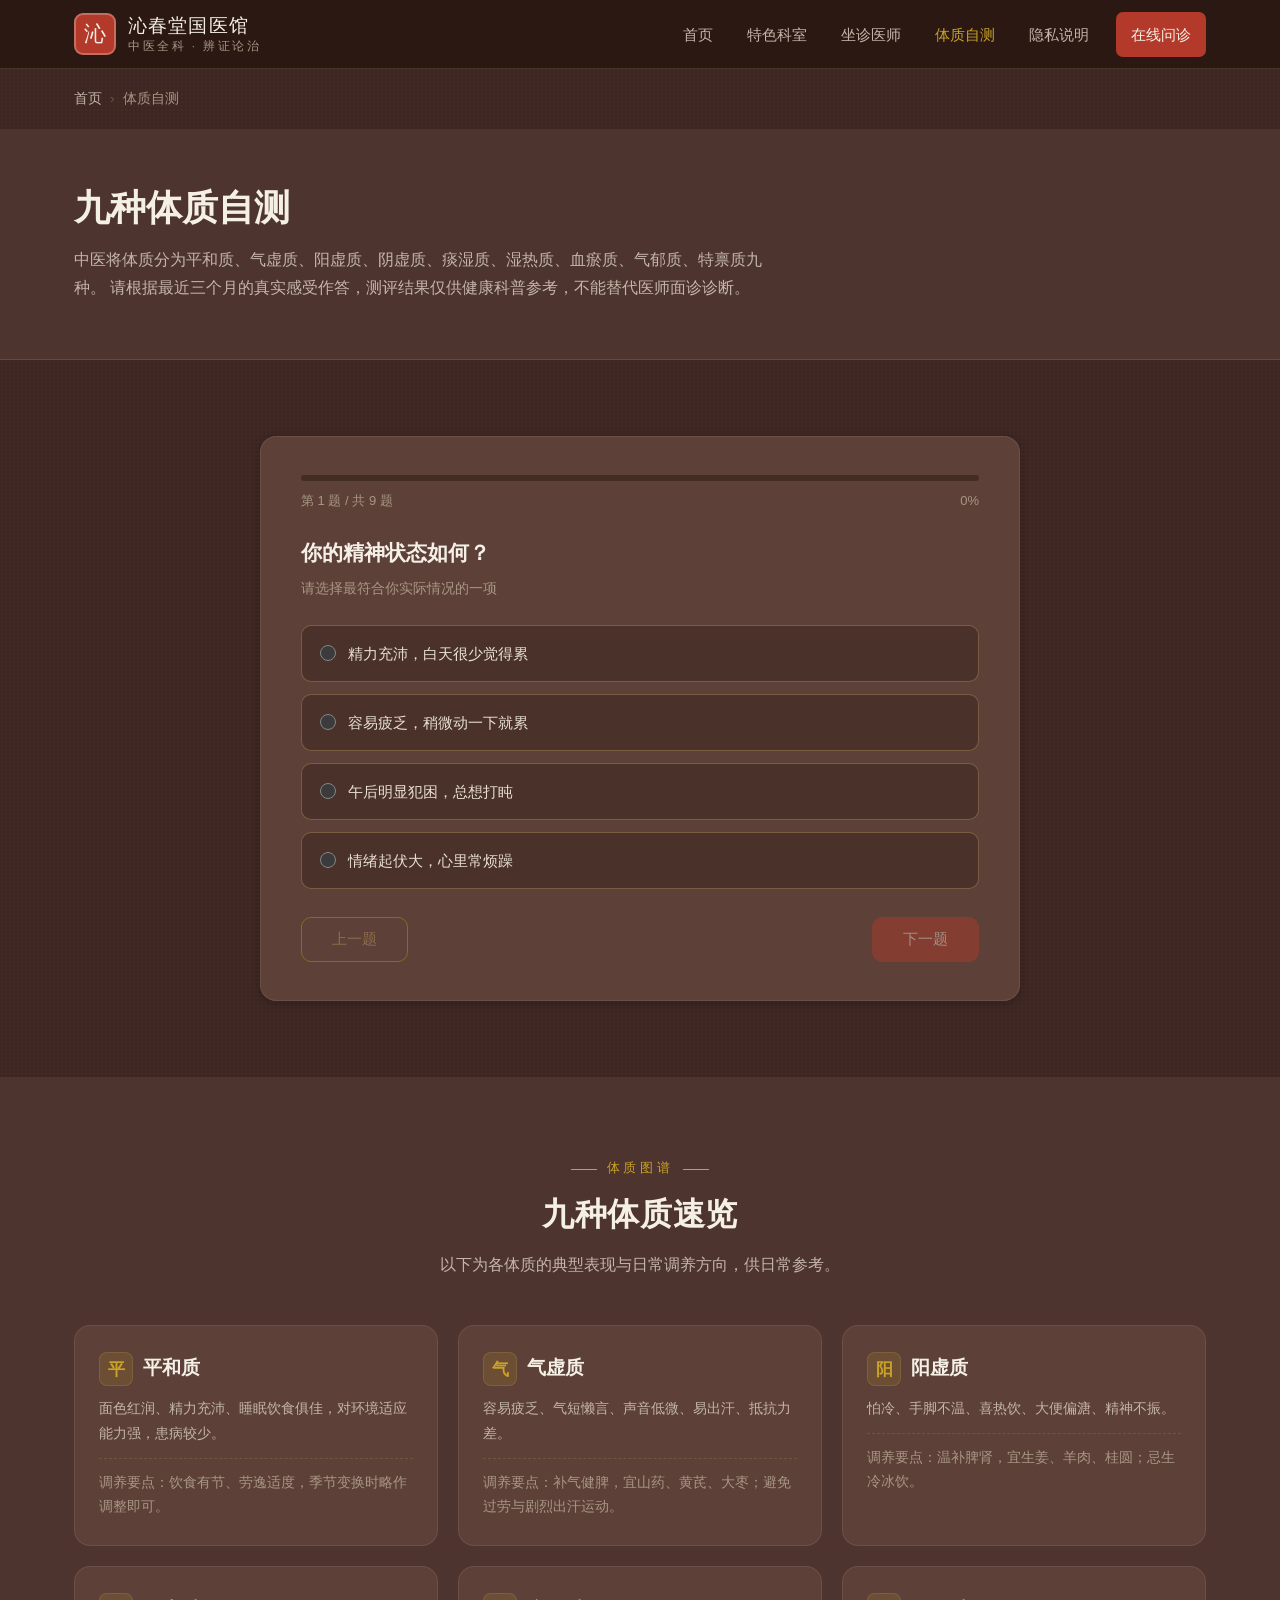
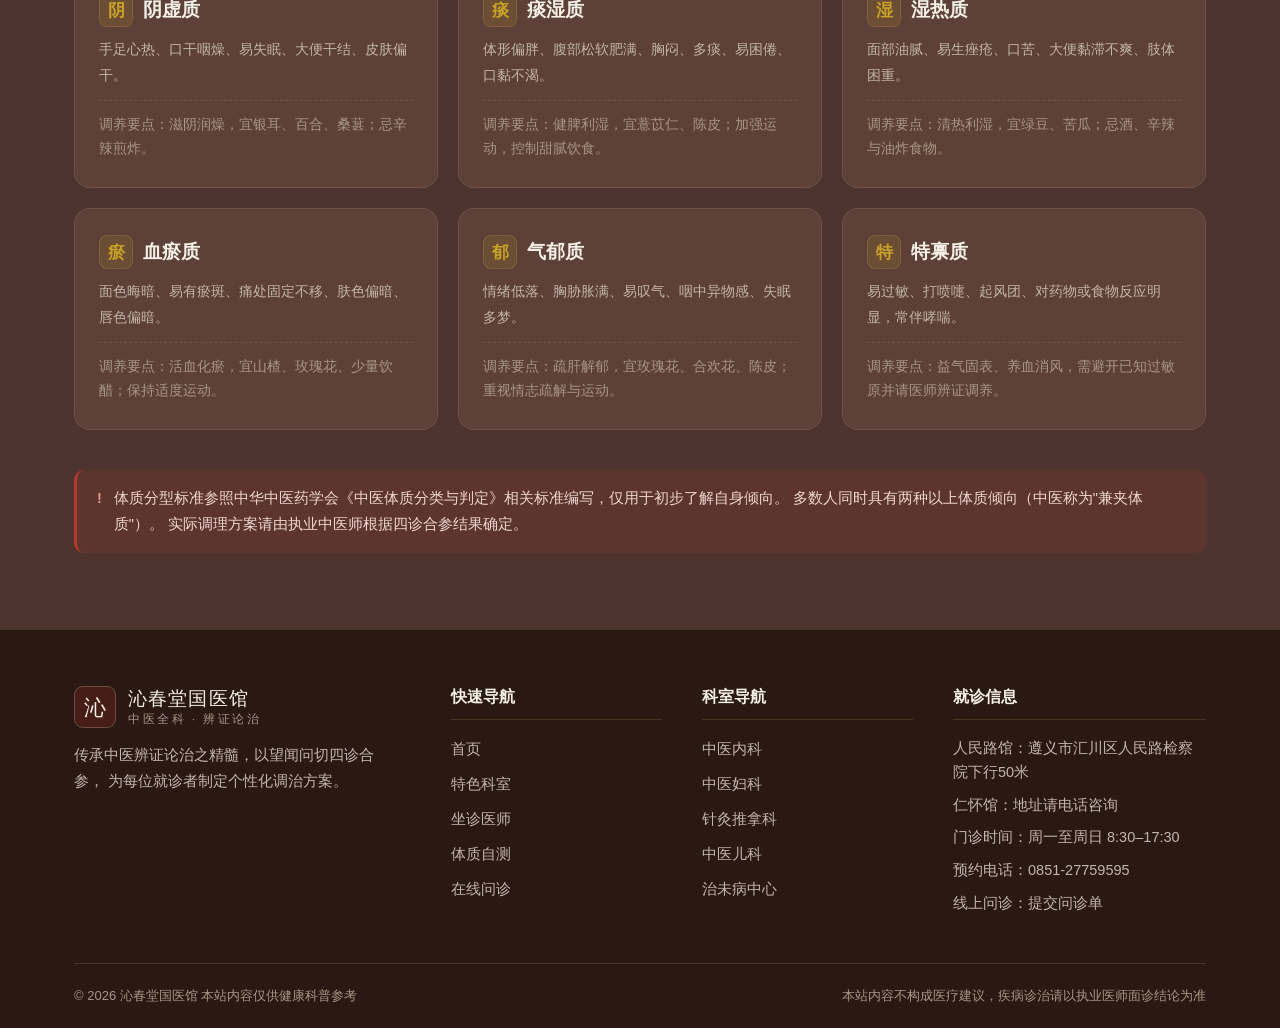
==== commit 1514389b: "feat: 录入真实医师团队与门诊信息 替换全部示例占位内容： - 医师团队换为 10 位真实医师，按专长分栏排版，分馆标注坐诊时段 - 坐诊时间表改为人民路馆 / 仁怀馆双馆按周对照 - 全站地址电" ====
--- a/constitution.html
+++ b/constitution.html
@@ -198,15 +198,16 @@
             <div>
                 <h3 class="site-footer__title">就诊信息</h3>
                 <ul class="site-footer__contact">
-                    <li>门诊地址：××市××区××路 88 号 2 层</li>
-                    <li>门诊时间：周一至周六 8:30–17:30</li>
-                    <li>预约电话：0571-8888 6688</li>
+                    <li>人民路馆：遵义市汇川区人民路检察院下行50米</li>
+                    <li>仁怀馆：地址请电话咨询</li>
+                    <li>门诊时间：周一至周日 8:30–17:30</li>
+                    <li>预约电话：0851-27759595</li>
                     <li>线上问诊：<a href="consult.html">提交问诊单</a></li>
                 </ul>
             </div>
         </div>
         <div class="site-footer__bottom">
-            <span>© <span id="year">2026</span> 沁春堂国医馆 本站为示例站点，内容仅供健康科普参考</span>
+            <span>© <span id="year">2026</span> 沁春堂国医馆 本站内容仅供健康科普参考</span>
             <span>本站内容不构成医疗建议，疾病诊治请以执业医师面诊结论为准</span>
         </div>
     </div>
--- a/assets/css/style.css
+++ b/assets/css/style.css
@@ -1011,6 +1011,135 @@
     line-height: 1.9;
 }
 
+/* 医师详情卡：两位一排，内含坐诊馆、治疗范围分栏 */
+.doctor-grid--wide {
+    grid-template-columns: repeat(2, 1fr);
+    gap: 26px;
+}
+
+.doctor-card--full {
+    display: flex;
+    flex-direction: column;
+}
+
+.doctor-card__head {
+    display: flex;
+    align-items: center;
+    gap: 18px;
+    padding: 22px 26px;
+    border-bottom: 1px solid var(--line-soft);
+    background-color: rgba(42, 24, 19, .38);
+}
+
+.doctor-card--full .doctor-card__avatar {
+    width: 66px;
+    height: 66px;
+    flex: 0 0 66px;
+    border-radius: 50%;
+    border: 1px solid var(--line-strong);
+    font-size: 30px;
+}
+
+.doctor-card__headtext {
+    min-width: 0;
+}
+
+.doctor-card--full .doctor-card__name {
+    margin-bottom: 4px;
+}
+
+.doctor-card--full .doctor-card__title {
+    margin-bottom: 0;
+}
+
+.doctor-card--full .doctor-card__body {
+    display: flex;
+    flex-direction: column;
+    flex: 1;
+}
+
+.doctor-card--full .doctor-card__desc {
+    margin-bottom: 18px;
+}
+
+/* 治疗范围：左为科目，右为病种 */
+.doctor-card__scope {
+    margin-bottom: 18px;
+}
+
+.doctor-card__scope--flat {
+    margin-bottom: 18px;
+}
+
+.doctor-card__scope-title {
+    font-family: var(--font-sans);
+    font-size: 12.5px;
+    font-weight: 500;
+    letter-spacing: .12em;
+    color: var(--gold);
+    margin-bottom: 10px;
+}
+
+.scope-list li {
+    display: flex;
+    gap: 12px;
+    padding: 5px 0;
+    font-size: 14px;
+    line-height: 1.75;
+    border-bottom: 1px solid var(--line-soft);
+}
+
+.scope-list li:last-child {
+    border-bottom: none;
+}
+
+.scope-list__key {
+    flex: 0 0 76px;
+    color: var(--text-faint);
+    font-size: 13px;
+}
+
+.scope-list__val {
+    color: var(--text-muted);
+}
+
+.scope-list--plain li {
+    border-bottom: none;
+    padding: 3px 0;
+}
+
+/* 坐诊馆标注 */
+.clinic-row {
+    display: flex;
+    align-items: baseline;
+    gap: 10px;
+    padding: 3px 0;
+}
+
+.clinic-tag {
+    flex: 0 0 auto;
+    font-size: 12px;
+    padding: 2px 9px;
+    border-radius: 999px;
+    background-color: var(--gold-tint);
+    color: var(--gold-soft);
+    border: 1px solid var(--line-strong);
+}
+
+.clinic-tag--ghost {
+    background-color: transparent;
+    color: var(--text-faint);
+    border-color: var(--line);
+}
+
+.clinic-row__text {
+    color: var(--text-muted);
+}
+
+.clinic-row__text--muted {
+    color: var(--text-faint);
+}
+
 /* 坐诊时间表 */
 .schedule-table {
     width: 100%;
@@ -1704,6 +1833,7 @@
     .case-grid,
     .doctor-grid,
     .constitution-grid { grid-template-columns: repeat(2, 1fr); }
+    .doctor-grid--wide { grid-template-columns: 1fr; }
     .step-grid { grid-template-columns: repeat(2, 1fr); }
     .dept { grid-template-columns: 1fr; }
     .dept__side { border-right: none; border-bottom: 1px solid var(--line-soft); }
@@ -1762,6 +1892,7 @@
     .service-grid,
     .case-grid,
     .doctor-grid,
+    .doctor-grid--wide,
     .constitution-grid,
     .step-grid,
     .site-footer__grid,
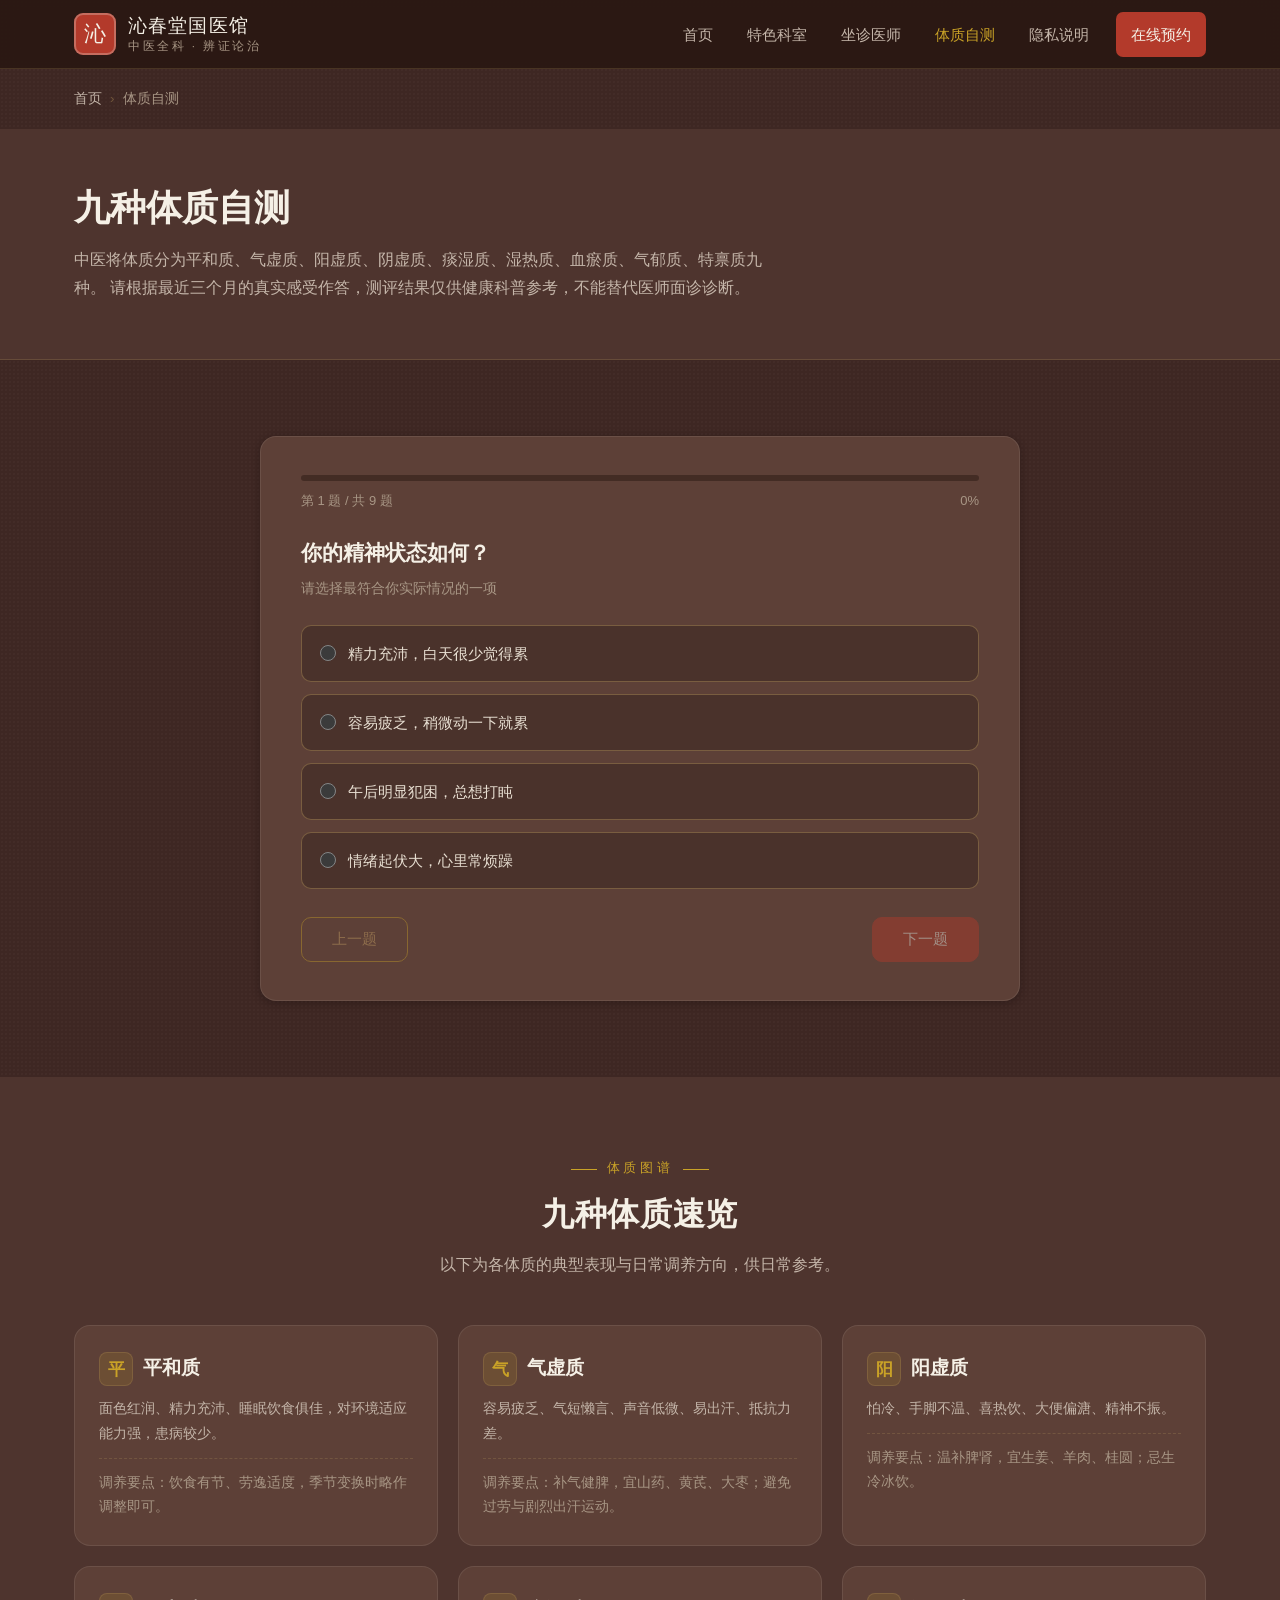
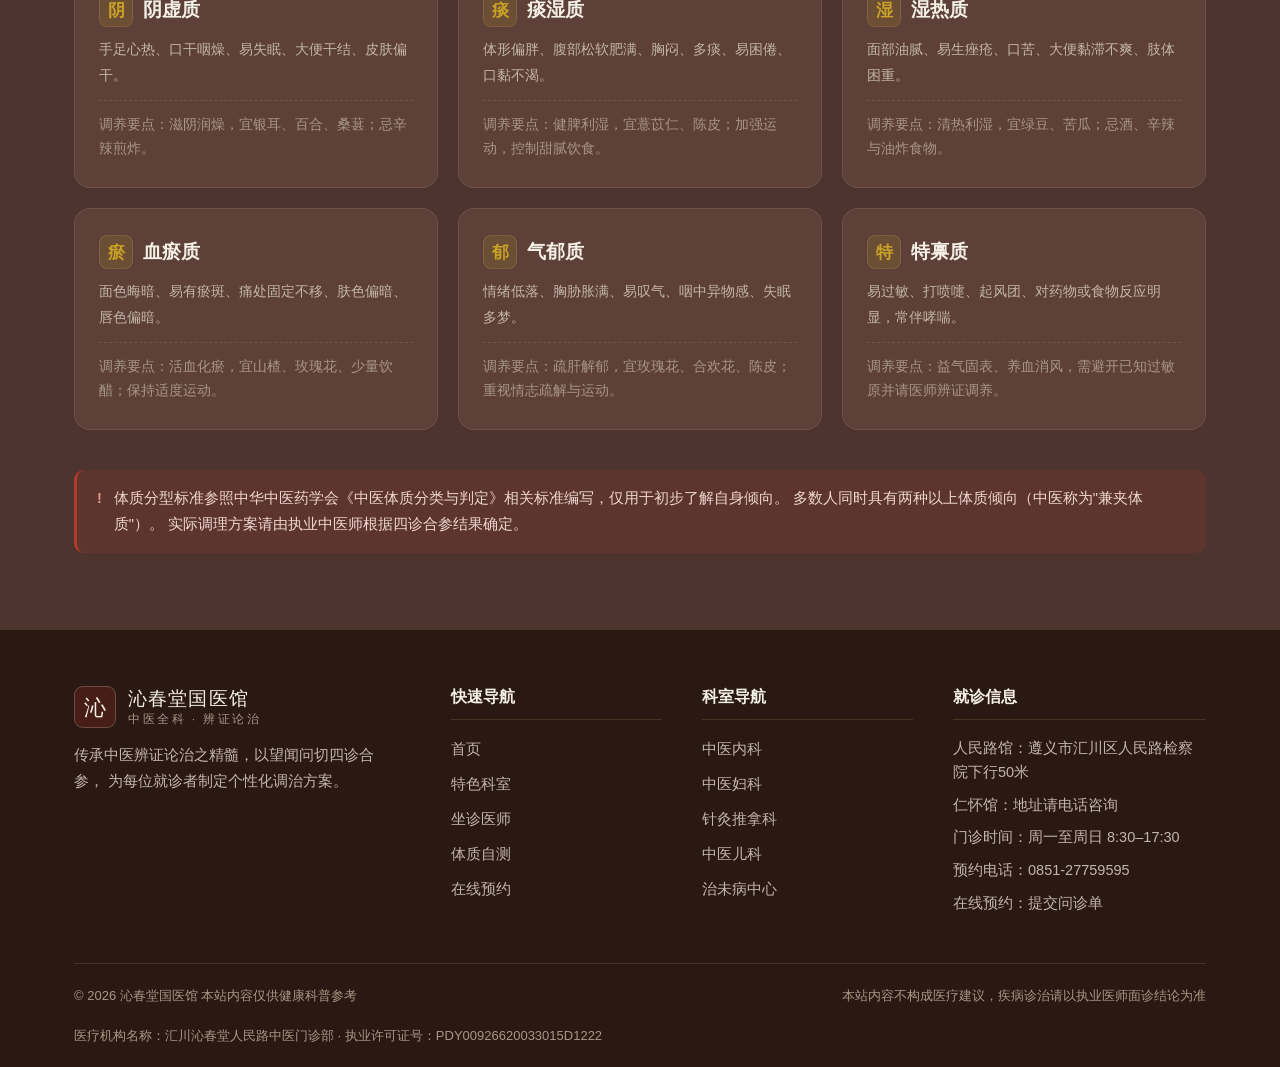
==== commit 277a8f0b: "fix: 规避医疗类目审核风险措辞，公示执业许可证信息" ====
--- a/constitution.html
+++ b/constitution.html
@@ -6,6 +6,7 @@
     <meta name="description" content="沁春堂国医馆九种体质自测：平和质、气虚质、阳虚质、阴虚质、痰湿质、湿热质、血瘀质、气郁质、特禀质。">
     <title>体质自测 | 沁春堂国医馆</title>
     <link rel="stylesheet" href="assets/css/style.css">
+    <script src="assets/js/mp-detect.js"></script>
 </head>
 <body>
 
@@ -27,7 +28,7 @@
             <a href="doctors.html">坐诊医师</a>
             <a href="constitution.html">体质自测</a>
             <a href="privacy.html">隐私说明</a>
-            <a href="consult.html" class="nav-cta">在线问诊</a>
+            <a href="consult.html" class="nav-cta">在线预约</a>
         </nav>
     </div>
 </header>
@@ -182,7 +183,7 @@
                     <li><a href="services.html">特色科室</a></li>
                     <li><a href="doctors.html">坐诊医师</a></li>
                     <li><a href="constitution.html">体质自测</a></li>
-                    <li><a href="consult.html">在线问诊</a></li>
+                    <li><a href="consult.html">在线预约</a></li>
                 </ul>
             </div>
             <div>
@@ -202,13 +203,14 @@
                     <li>仁怀馆：地址请电话咨询</li>
                     <li>门诊时间：周一至周日 8:30–17:30</li>
                     <li>预约电话：0851-27759595</li>
-                    <li>线上问诊：<a href="consult.html">提交问诊单</a></li>
+                    <li>在线预约：<a href="consult.html">提交问诊单</a></li>
                 </ul>
             </div>
         </div>
         <div class="site-footer__bottom">
             <span>© <span id="year">2026</span> 沁春堂国医馆 本站内容仅供健康科普参考</span>
             <span>本站内容不构成医疗建议，疾病诊治请以执业医师面诊结论为准</span>
+            <span>医疗机构名称：汇川沁春堂人民路中医门诊部 · 执业许可证号：PDY00926620033015D1222</span>
         </div>
     </div>
 </footer>
--- a/assets/css/style.css
+++ b/assets/css/style.css
@@ -1920,6 +1920,32 @@
     .cta-band__title { font-size: 22px; }
 }
 
+/* =========================================================
+   小程序（web-view）环境适配
+   小程序自带顶部标题栏和底部 tabBar，网页自己的导航栏会叠成两层，
+   所以在微信里运行时隐藏网页导航，改由小程序导航承担。
+   ========================================================= */
+.in-mp .site-header {
+    display: none;
+}
+
+/* 隐藏导航后锚点跳转不再需要预留高度 */
+html.in-mp {
+    scroll-padding-top: 0;
+}
+
+/* 小程序底部有 tabBar，网页页脚的导航分组和它重复，隐藏掉避免两套导航打架 */
+.in-mp .site-footer__grid > div:nth-child(2),
+.in-mp .site-footer__grid > div:nth-child(3) {
+    display: none;
+}
+
+/* 页脚只剩品牌与就诊信息，改成两列 */
+.in-mp .site-footer__grid {
+    grid-template-columns: 1fr 1fr;
+    gap: 32px;
+}
+
 /* ---------- 打印样式：打印问诊单时用浅色，避免浪费墨 ---------- */
 @media print {
     body {
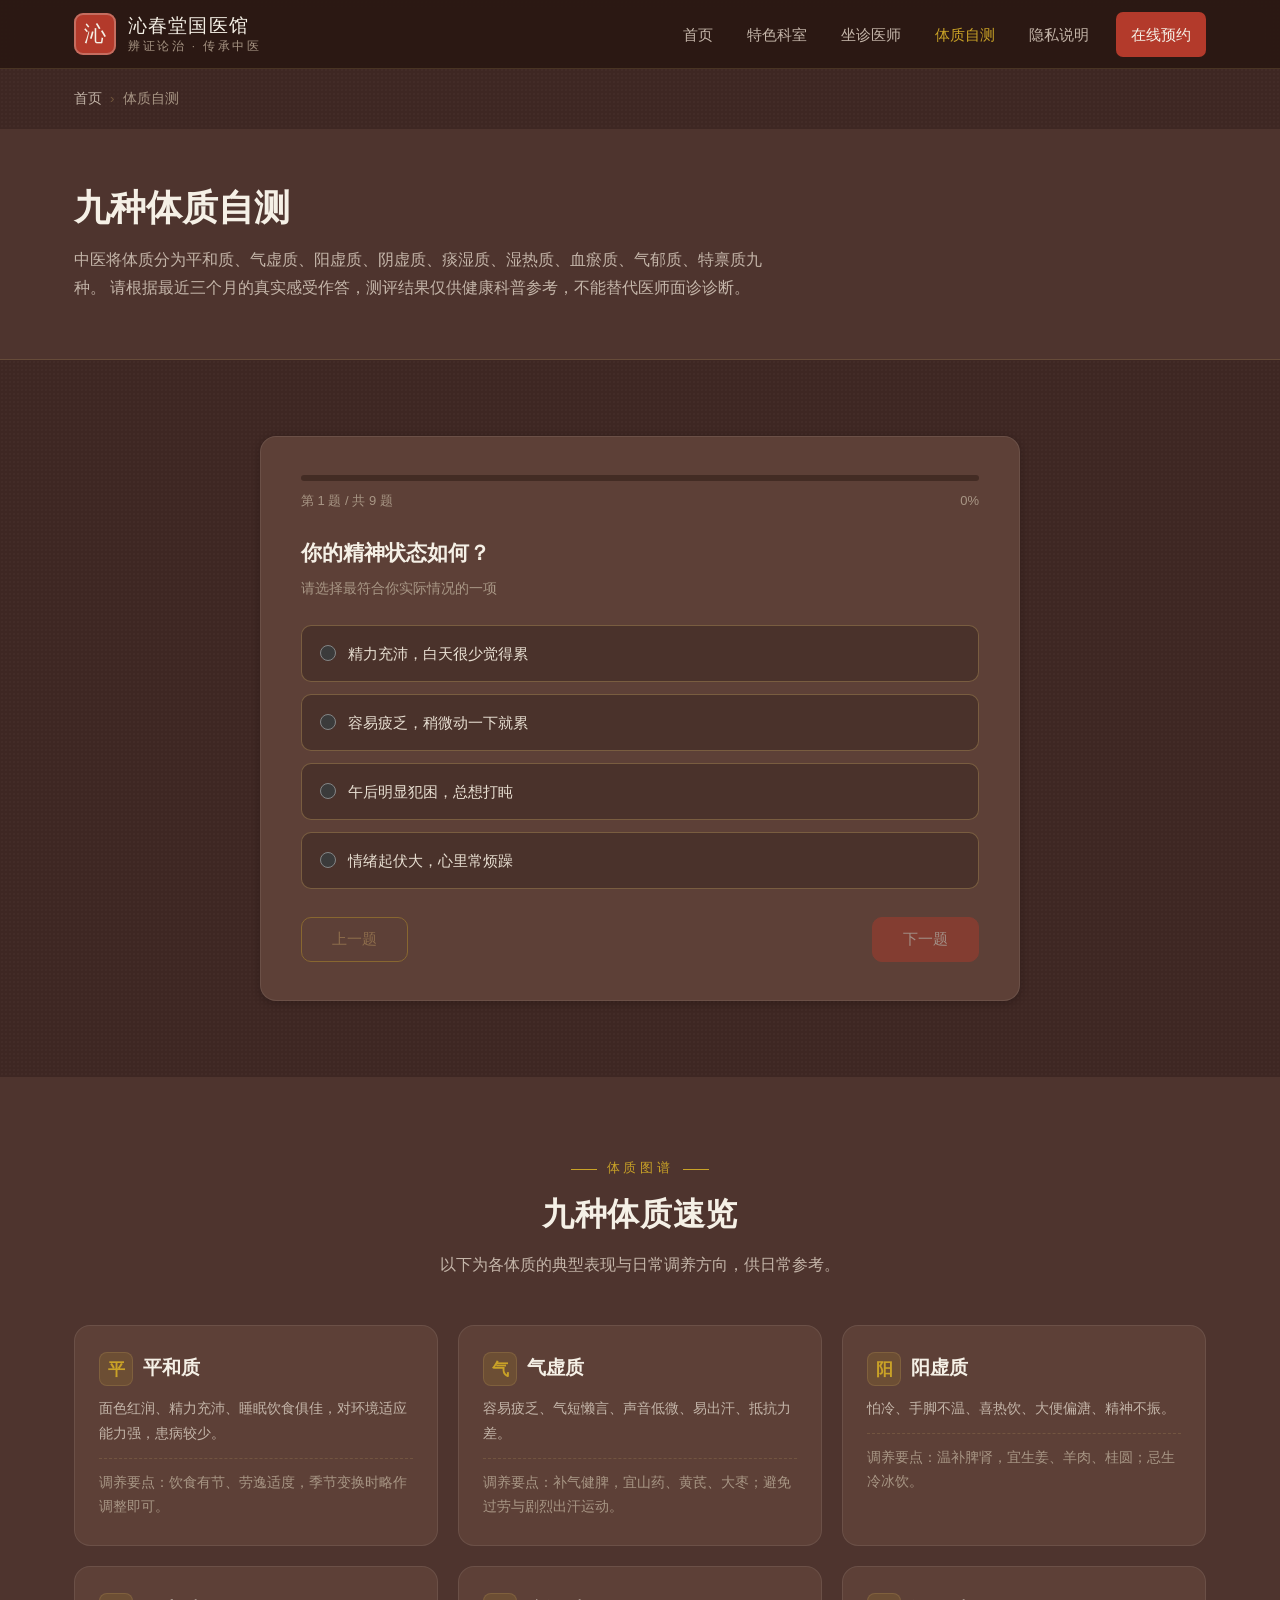
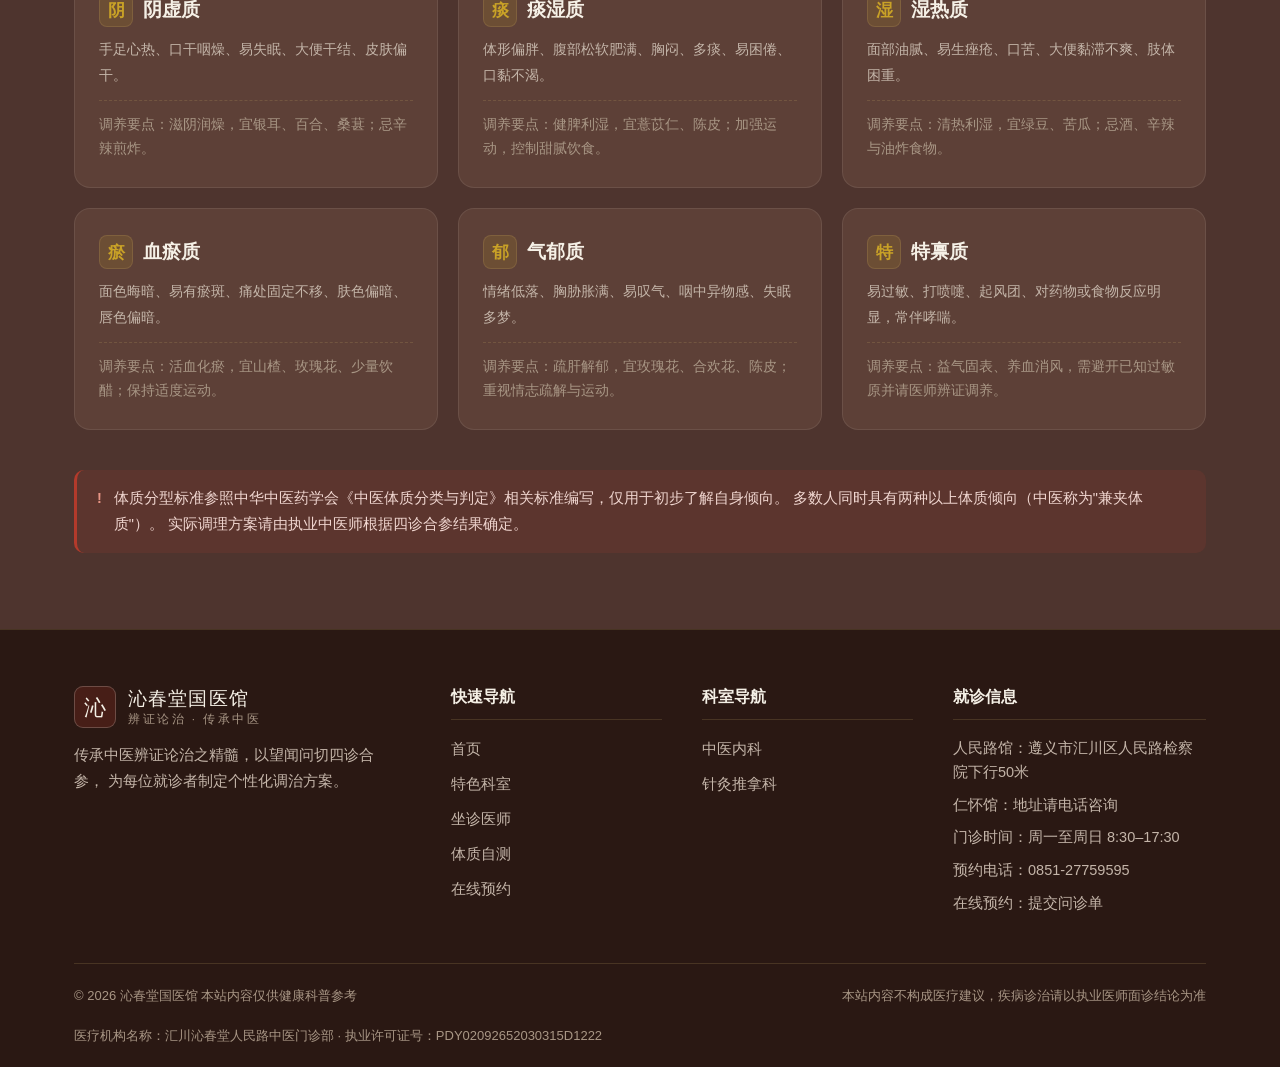
==== commit c9dc6ca3: "fix: 按执业许可证核准科目收窄网站科室 - 删除未获核准的：中医妇科、中医儿科、中医皮肤科、治未病中心（首页卡片/服务页/预约科室下拉/页脚导航） - 服务页与首页文案改为内科+针灸推拿，注明依据" ====
--- a/constitution.html
+++ b/constitution.html
@@ -16,7 +16,7 @@
             <span class="brand__mark">沁</span>
             <span>
                 <span class="brand__name">沁春堂国医馆</span>
-                <span class="brand__sub">中医全科 · 辨证论治</span>
+                <span class="brand__sub">辨证论治 · 传承中医</span>
             </span>
         </a>
         <button class="nav-toggle" type="button" aria-label="展开导航菜单" aria-expanded="false">
@@ -168,7 +168,7 @@
                     <span class="brand__mark">沁</span>
                     <span>
                         <span class="brand__name" style="color:var(--text-strong);">沁春堂国医馆</span>
-                        <span class="brand__sub">中医全科 · 辨证论治</span>
+                        <span class="brand__sub">辨证论治 · 传承中医</span>
                     </span>
                 </a>
                 <p style="max-width:300px;">
@@ -190,10 +190,7 @@
                 <h3 class="site-footer__title">科室导航</h3>
                 <ul class="site-footer__list">
                     <li><a href="services.html#internal">中医内科</a></li>
-                    <li><a href="services.html#gyn">中医妇科</a></li>
                     <li><a href="services.html#acu">针灸推拿科</a></li>
-                    <li><a href="services.html#pedi">中医儿科</a></li>
-                    <li><a href="services.html#prevent">治未病中心</a></li>
                 </ul>
             </div>
             <div>
@@ -210,7 +207,7 @@
         <div class="site-footer__bottom">
             <span>© <span id="year">2026</span> 沁春堂国医馆 本站内容仅供健康科普参考</span>
             <span>本站内容不构成医疗建议，疾病诊治请以执业医师面诊结论为准</span>
-            <span>医疗机构名称：汇川沁春堂人民路中医门诊部 · 执业许可证号：PDY00926620033015D1222</span>
+            <span>医疗机构名称：汇川沁春堂人民路中医门诊部 · 执业许可证号：PDY02092652030315D1222</span>
         </div>
     </div>
 </footer>
--- a/assets/css/style.css
+++ b/assets/css/style.css
@@ -1032,12 +1032,20 @@
 }
 
 .doctor-card--full .doctor-card__avatar {
-    width: 66px;
-    height: 66px;
-    flex: 0 0 66px;
+    width: 96px;
+    height: 96px;
+    flex: 0 0 96px;
     border-radius: 50%;
     border: 1px solid var(--line-strong);
-    font-size: 30px;
+    font-size: 36px;
+}
+
+/* 医师证件照头像：铺满圆形，略上移让面部居中 */
+.doctor-card__avatar--photo {
+    object-fit: cover;
+    object-position: center 22%;
+    border-bottom: 0;
+    box-shadow: 0 0 0 3px rgba(201, 162, 39, .16);
 }
 
 .doctor-card__headtext {
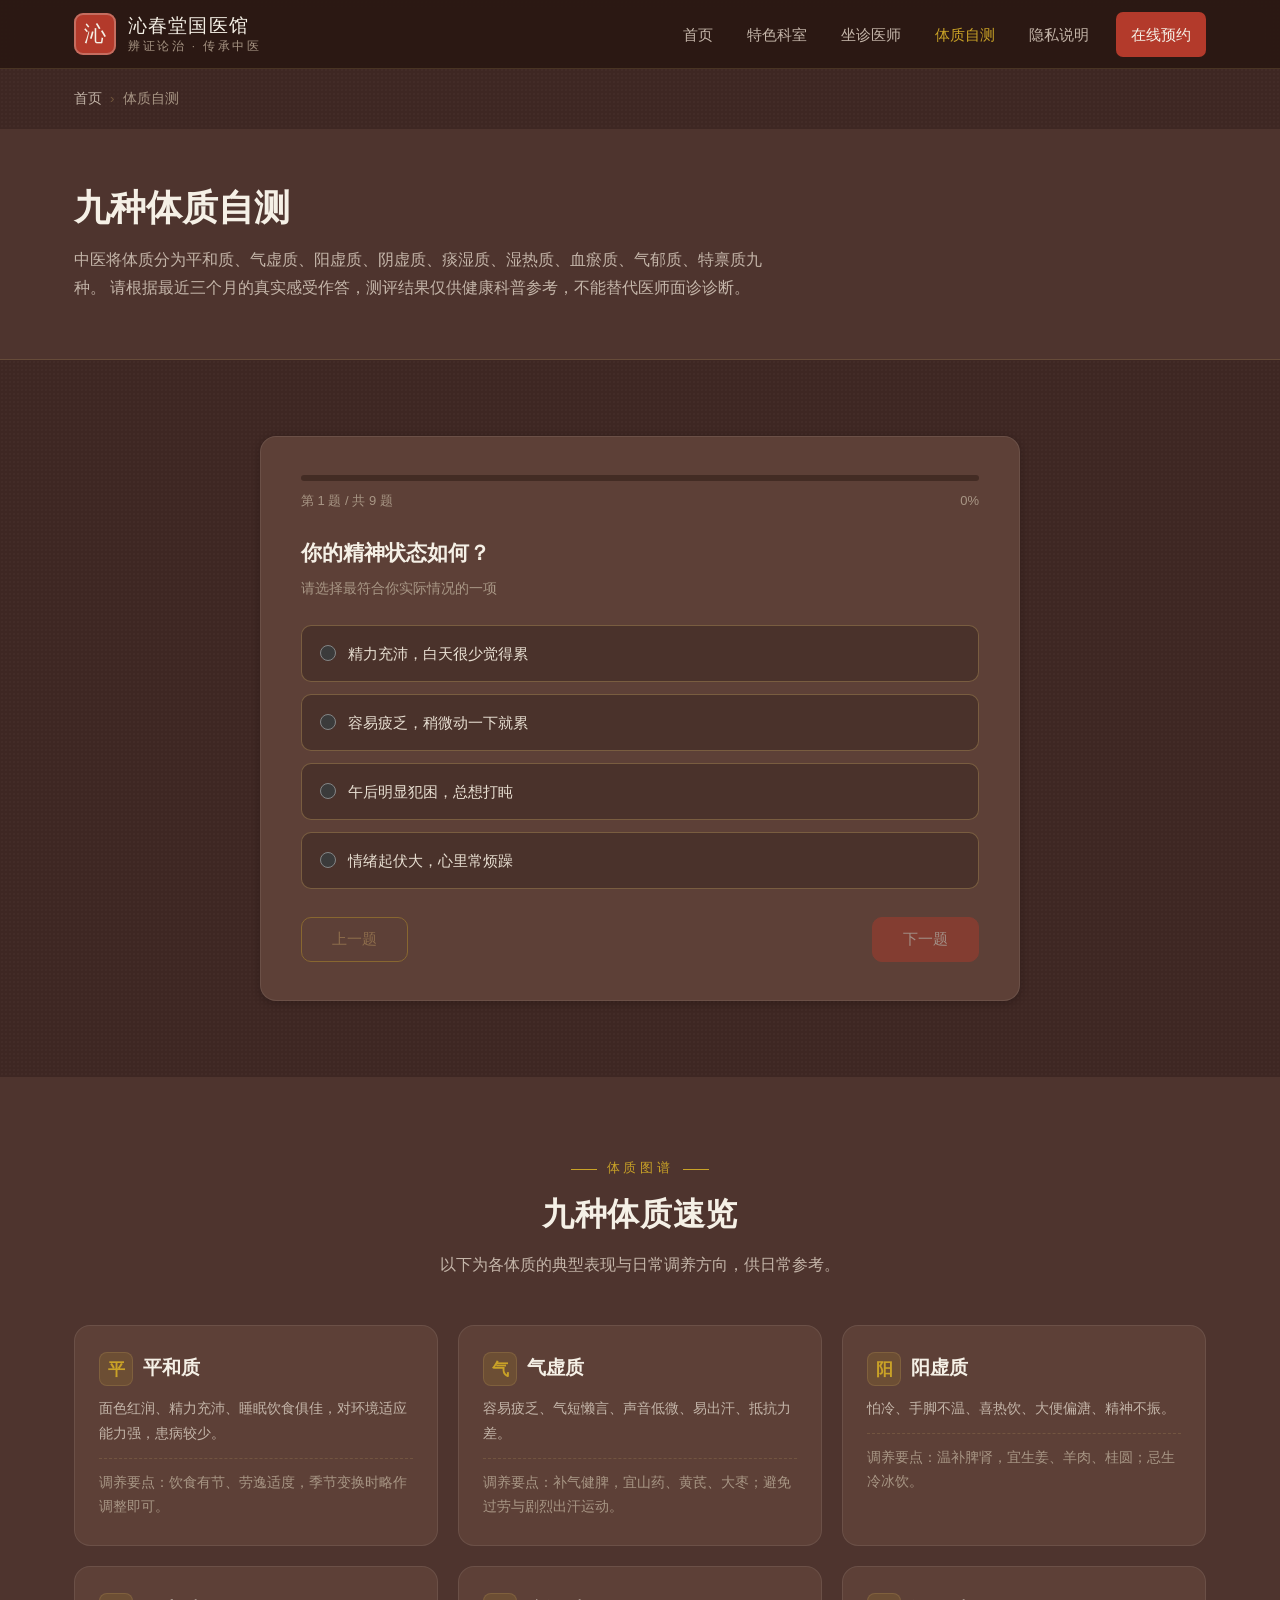
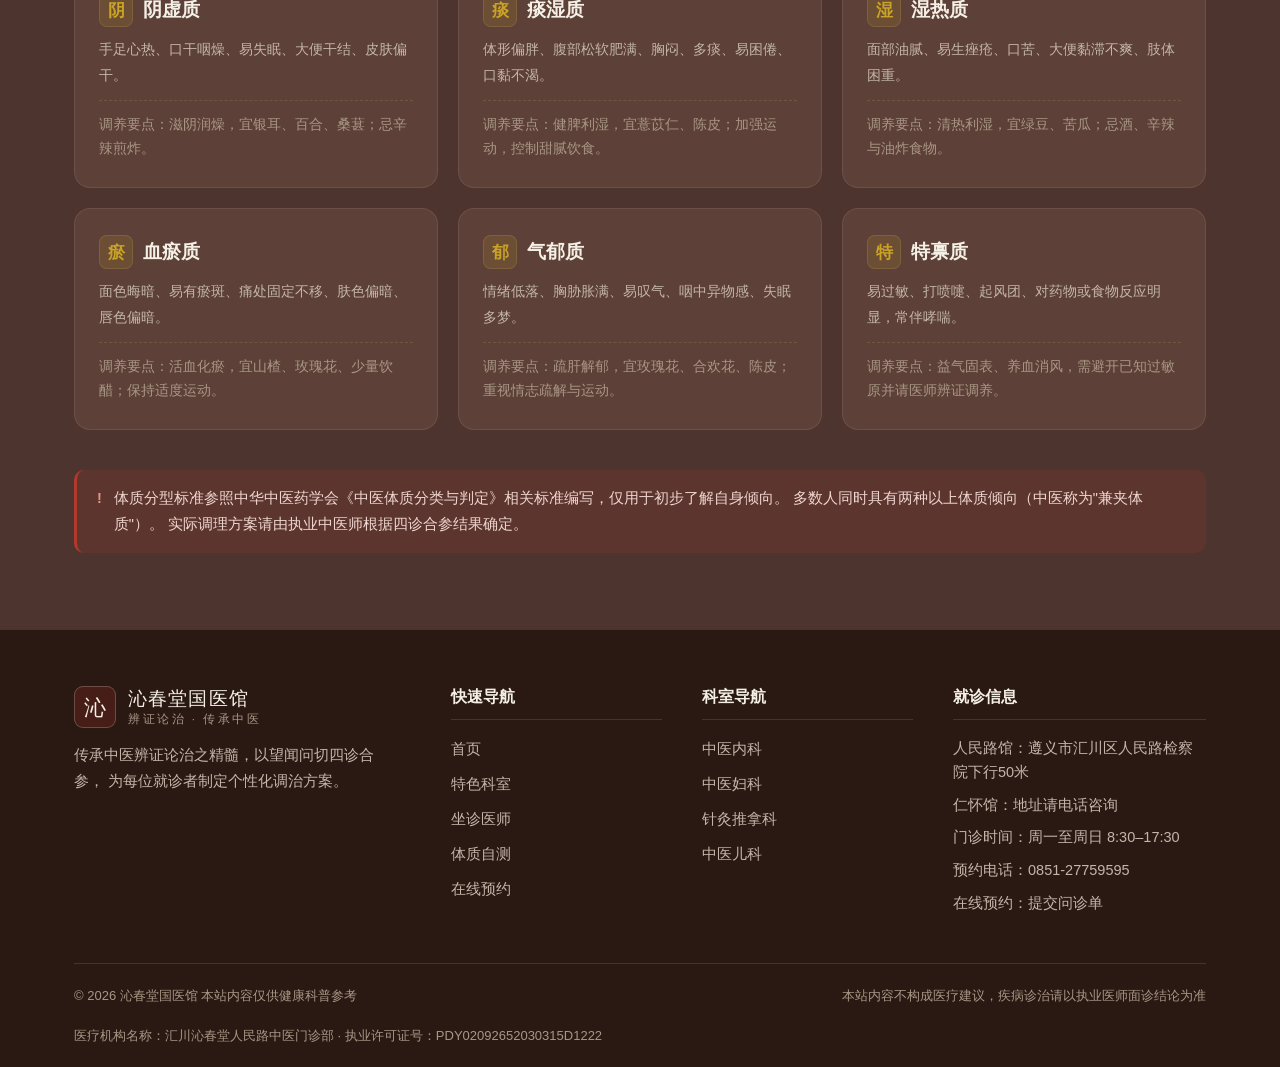
==== commit a8b02ac9: "feat: 加回中医妇科与中医儿科（按中医内科涵盖口径） - 服务页恢复妇科/儿科科室段落与锚点，注明由中医内科医师辨证调治 - 首页科室卡片恢复为四个（2×2 排布），预约页科室下拉同步 - 页脚科" ====
--- a/constitution.html
+++ b/constitution.html
@@ -190,7 +190,9 @@
                 <h3 class="site-footer__title">科室导航</h3>
                 <ul class="site-footer__list">
                     <li><a href="services.html#internal">中医内科</a></li>
+                    <li><a href="services.html#gyn">中医妇科</a></li>
                     <li><a href="services.html#acu">针灸推拿科</a></li>
+                    <li><a href="services.html#pedi">中医儿科</a></li>
                 </ul>
             </div>
             <div>
--- a/assets/css/style.css
+++ b/assets/css/style.css
@@ -694,6 +694,17 @@
     gap: 24px;
 }
 
+/* 四个科室时用 2×2 排布，避免第二行只剩一张卡片 */
+.service-grid--quad {
+    grid-template-columns: repeat(2, 1fr);
+    max-width: 880px;
+    margin: 0 auto;
+}
+
+@media (max-width: 760px) {
+    .service-grid--quad { grid-template-columns: 1fr; }
+}
+
 .service-card {
     background-color: var(--wood-600);
     border: 1px solid var(--line-soft);
